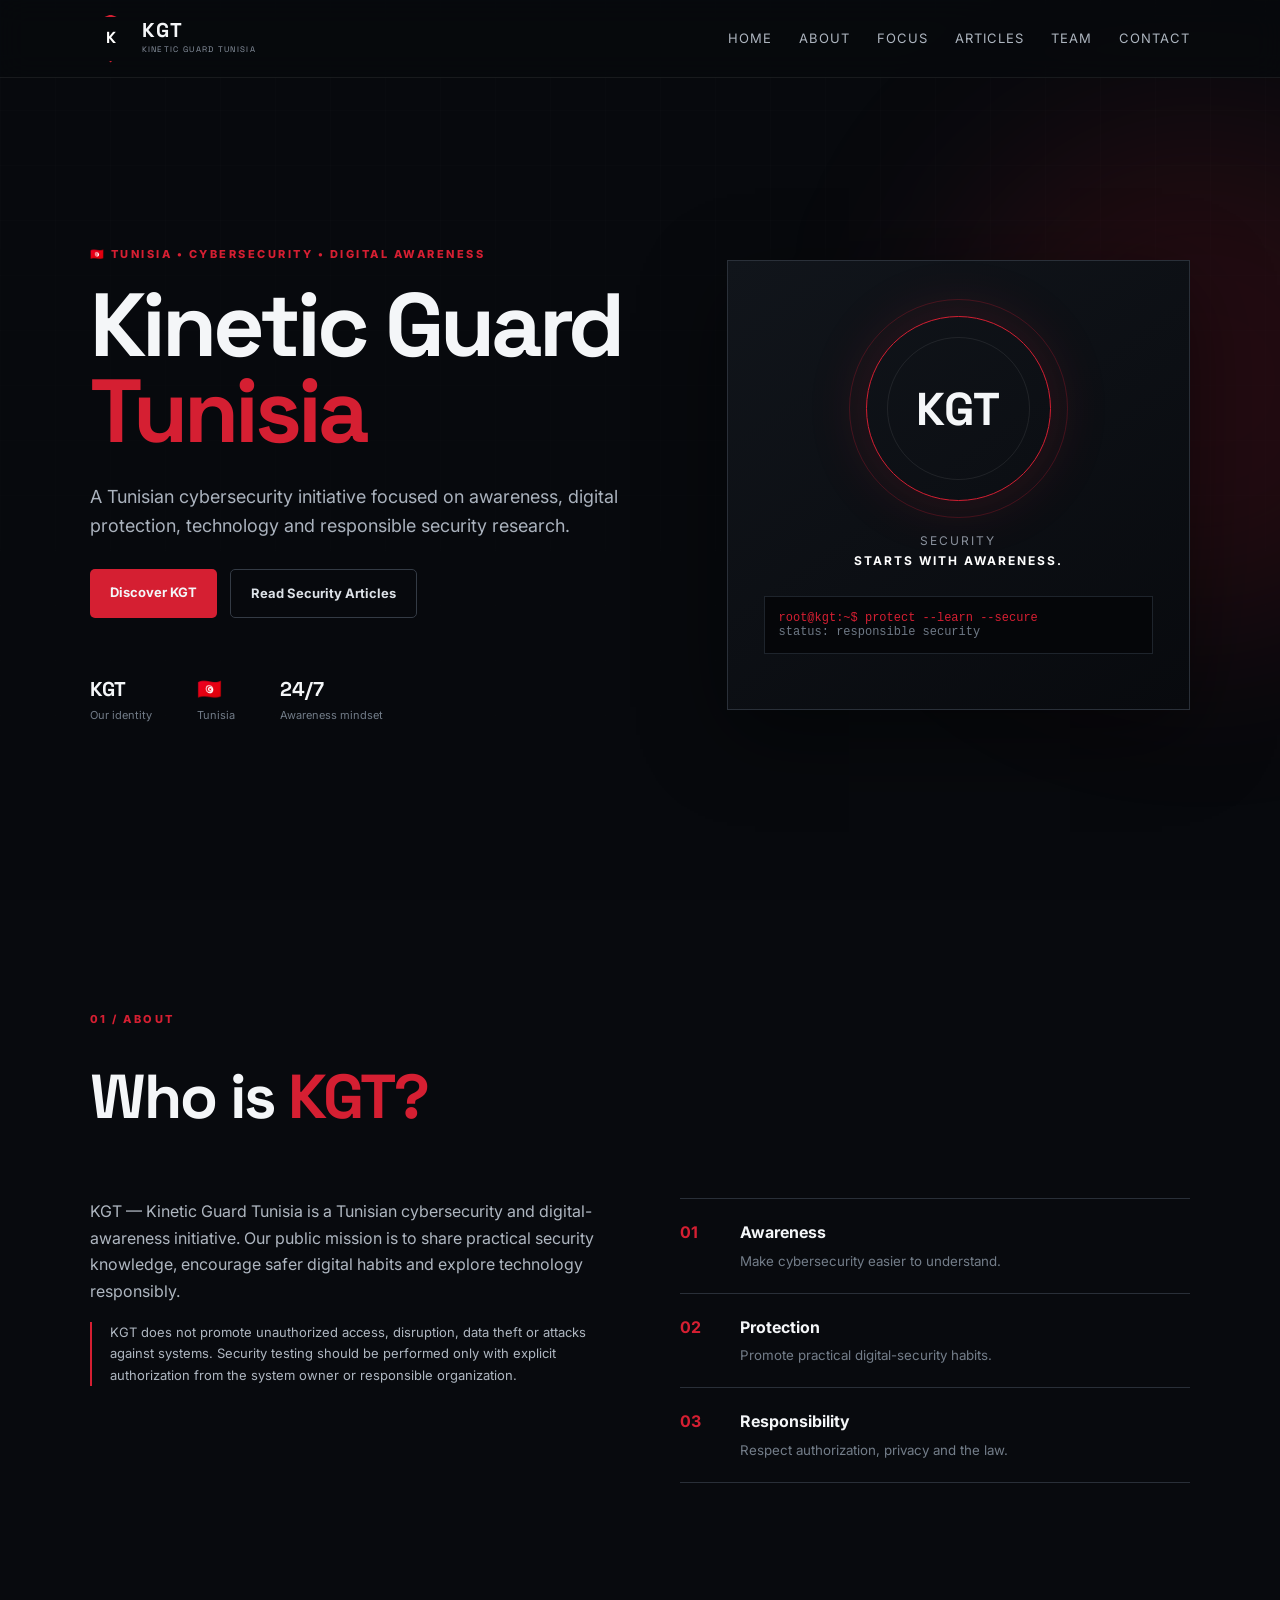
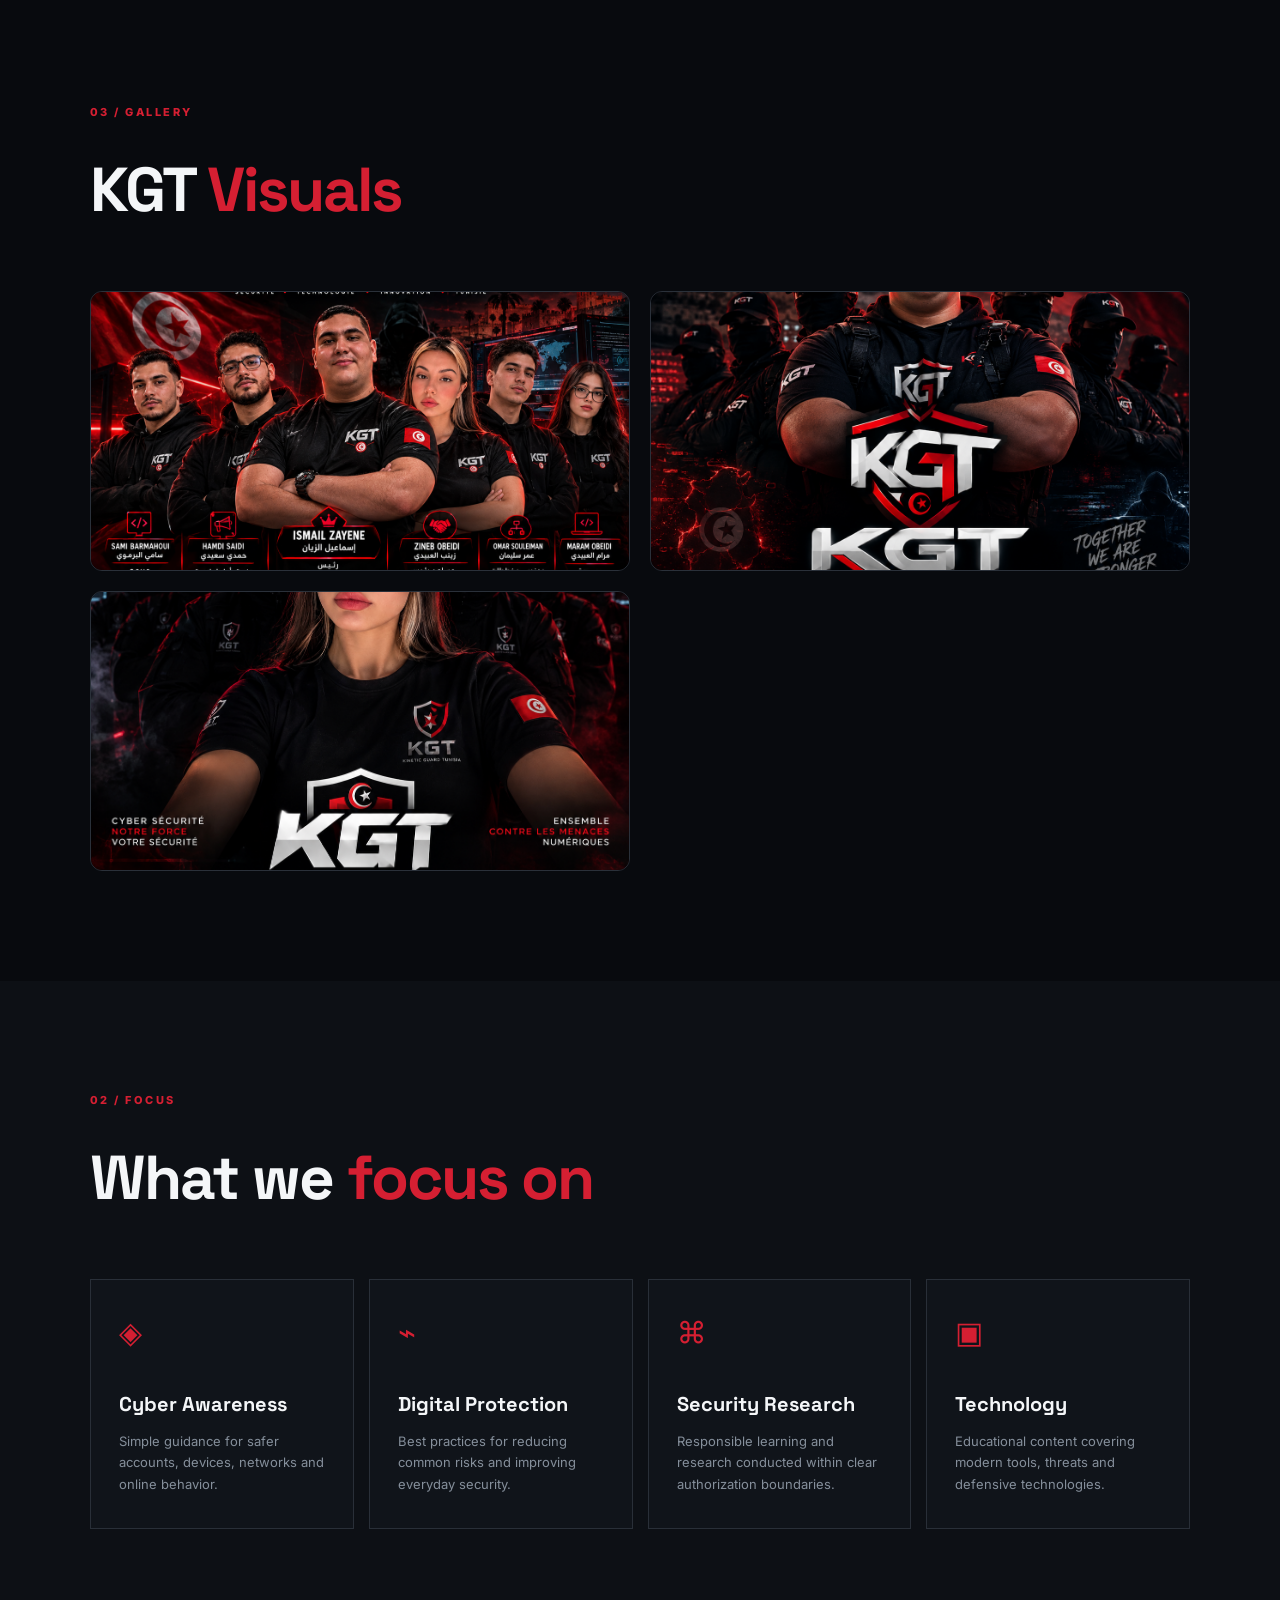
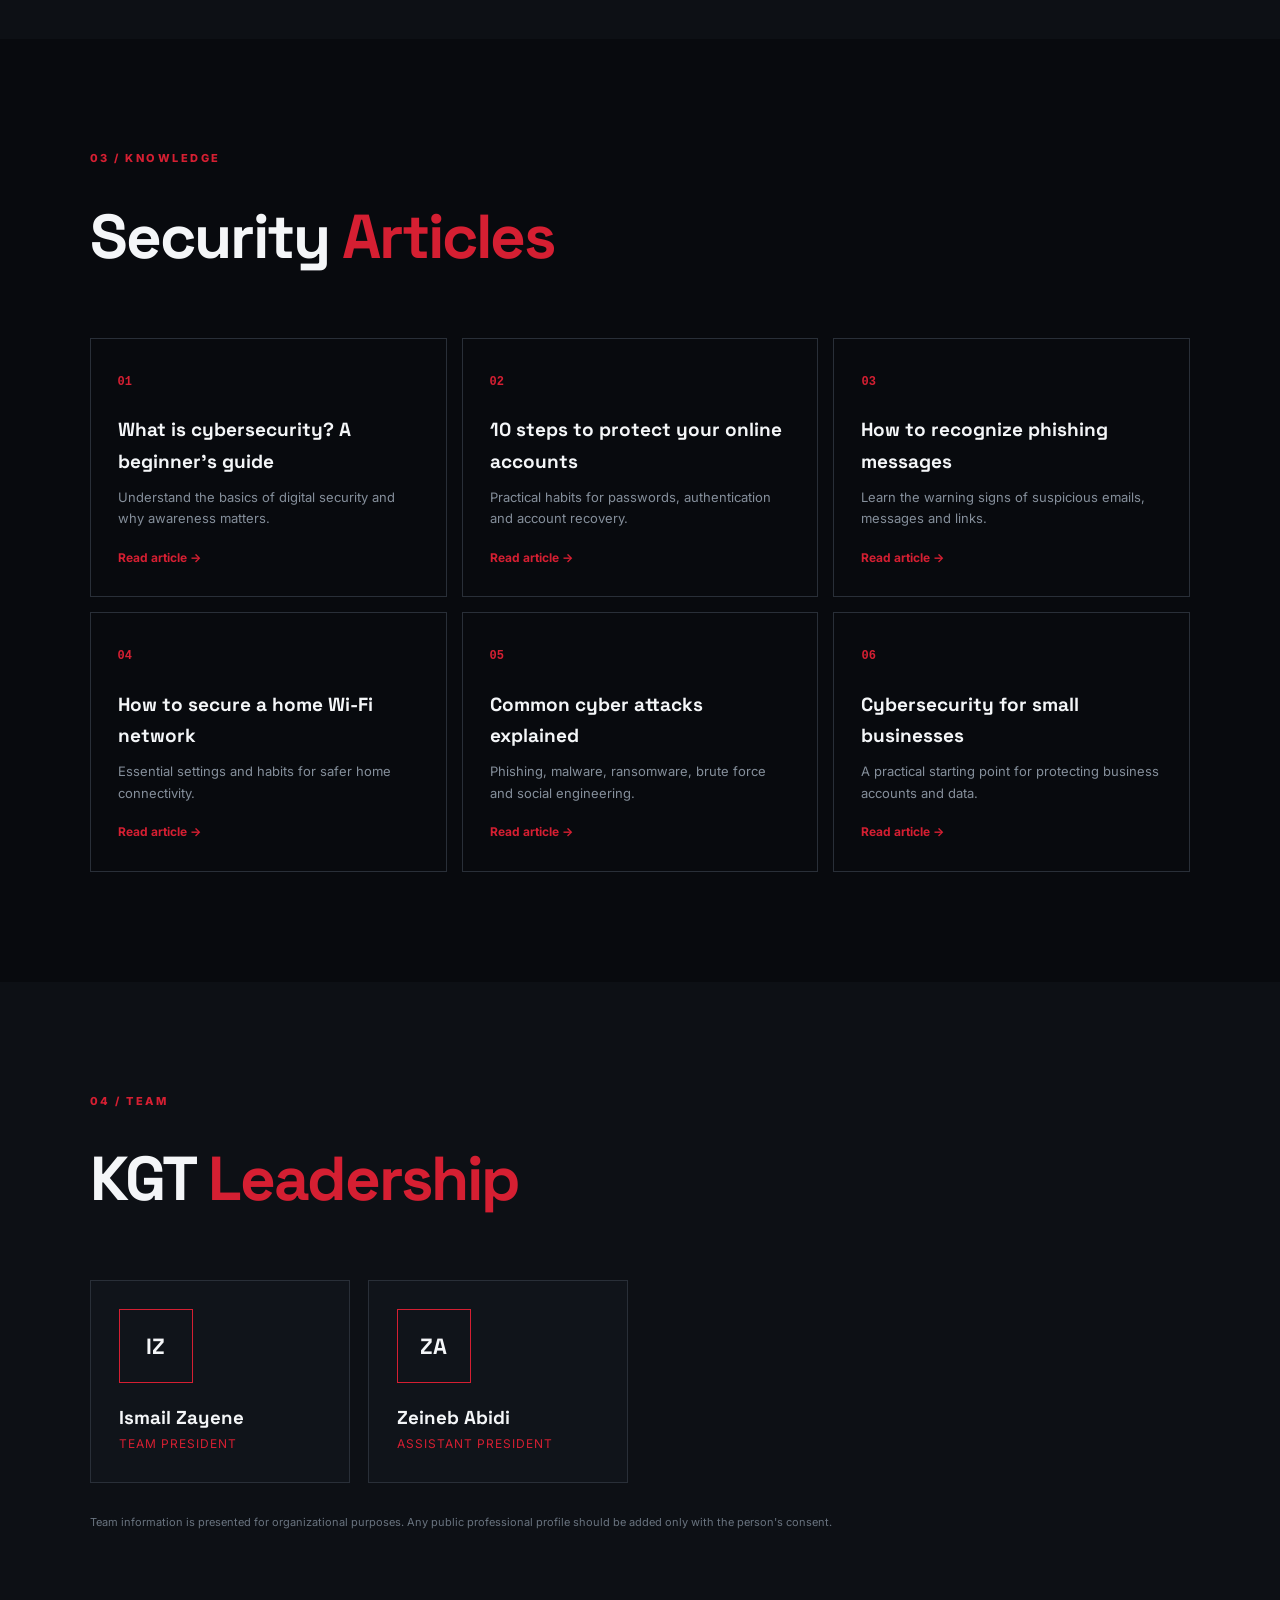
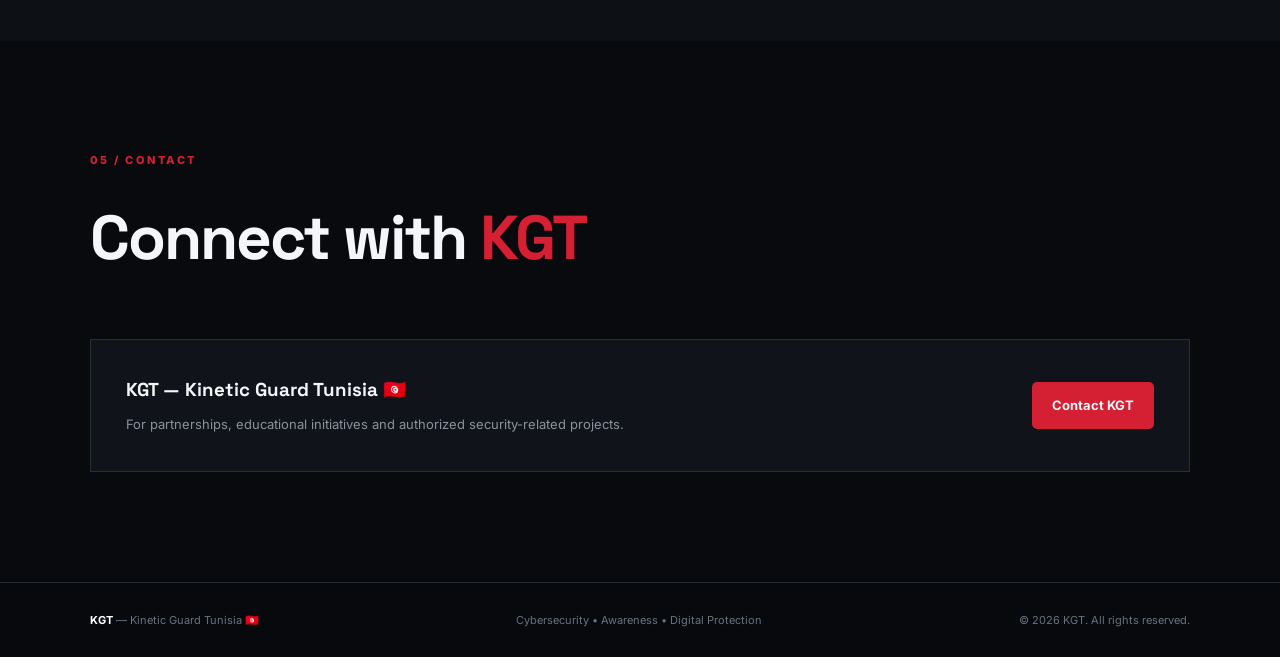
==== index.html @ 9d1b214e "Update index.html" ====
<!DOCTYPE html>
<html lang="en">
<head>
  <meta charset="UTF-8">
  <meta name="viewport" content="width=device-width, initial-scale=1.0">
  <meta name="description" content="KGT — Kinetic Guard Tunisia. Tunisian cybersecurity team focused on cybersecurity awareness, digital protection, security research and technology.">
  <meta name="keywords" content="KGT Tunisia, Kinetic Guard Tunisia, Cybersecurity Tunisia, Cybersécurité Tunisie, الأمن السيبراني تونس, digital security">
  <meta name="author" content="KGT — Kinetic Guard Tunisia">
  <meta property="og:title" content="KGT — Kinetic Guard Tunisia">
  <meta property="og:description" content="Cybersecurity awareness, digital protection and technology from Tunisia.">
  <meta property="og:type" content="website">
  <title>KGT — Kinetic Guard Tunisia | Cybersecurity Tunisia</title>
  <link rel="stylesheet" href="style.css">
</head>
<body>
  <header class="nav">
    <a class="brand" href="#home"><span class="shield">K</span><span>KGT</span><small>KINETIC GUARD TUNISIA</small></a>
    <button class="menu" aria-label="Open menu">☰</button>
    <nav>
      <a href="#home">Home</a>
      <a href="#about">About</a>
      <a href="#focus">Focus</a>
      <a href="#articles">Articles</a>
      <a href="#team">Team</a>
      <a href="#contact">Contact</a>
    </nav>
  </header>

  <main>
    <section id="home" class="hero">
      <div class="grid-bg"></div>
      <div class="hero-content">
        <p class="eyebrow">🇹🇳 TUNISIA • CYBERSECURITY • DIGITAL AWARENESS</p>
        <h1>Kinetic Guard<br><span>Tunisia</span></h1>
        <p class="lead">A Tunisian cybersecurity initiative focused on awareness, digital protection, technology and responsible security research.</p>
        <div class="actions">
          <a class="btn primary" href="#about">Discover KGT</a>
          <a class="btn ghost" href="#articles">Read Security Articles</a>
        </div>
        <div class="stats">
          <div><strong>KGT</strong><span>Our identity</span></div>
          <div><strong>🇹🇳</strong><span>Tunisia</span></div>
          <div><strong>24/7</strong><span>Awareness mindset</span></div>
        </div>
      </div>
      <div class="hero-card">
        <div class="scan"></div>
        <div class="orb">KGT</div>
        <p>SECURITY<br><b>STARTS WITH AWARENESS.</b></p>
        <div class="terminal">
          <span>root@kgt:~$</span> protect --learn --secure<br>
          <i>status: responsible security</i>
        </div>
      </div>
    </section>

    <section id="about" class="section">
      <div class="section-head">
        <p class="eyebrow">01 / ABOUT</p>
        <h2>Who is <span>KGT?</span></h2>
      </div>
      <div class="two-col">
        <div>
          <p>KGT — Kinetic Guard Tunisia is a Tunisian cybersecurity and digital-awareness initiative. Our public mission is to share practical security knowledge, encourage safer digital habits and explore technology responsibly.</p>
          <p class="muted">KGT does not promote unauthorized access, disruption, data theft or attacks against systems. Security testing should be performed only with explicit authorization from the system owner or responsible organization.</p>
        </div>
        <div class="principles">
          <div><b>01</b><span>Awareness</span><small>Make cybersecurity easier to understand.</small></div>
          <div><b>02</b><span>Protection</span><small>Promote practical digital-security habits.</small></div>
          <div><b>03</b><span>Responsibility</span><small>Respect authorization, privacy and the law.</small></div>
        </div>
      </div>
    </section>
<section id="gallery" class="section">
  <div class="section-head">
    <p class="eyebrow">03 / GALLERY</p>
    <h2>KGT <span>Visuals</span></h2>
  </div>

  <div class="gallery">
    <img src="kgt.png" alt="KGT Tunisia">
    <img src="kgt1.png" alt="KGT Tunisia">
  
    <img src="kgt3.png" alt="KGT Tunisia">
    
  </div>
</section>
    <section id="focus" class="section dark">
      <div class="section-head">
        <p class="eyebrow">02 / FOCUS</p>
        <h2>What we <span>focus on</span></h2>
      </div>
      <div class="cards">
        <article class="card"><div class="icon">◈</div><h3>Cyber Awareness</h3><p>Simple guidance for safer accounts, devices, networks and online behavior.</p></article>
        <article class="card"><div class="icon">⌁</div><h3>Digital Protection</h3><p>Best practices for reducing common risks and improving everyday security.</p></article>
        <article class="card"><div class="icon">⌘</div><h3>Security Research</h3><p>Responsible learning and research conducted within clear authorization boundaries.</p></article>
        <article class="card"><div class="icon">▣</div><h3>Technology</h3><p>Educational content covering modern tools, threats and defensive technologies.</p></article>
      </div>
    </section>

    <section id="articles" class="section">
      <div class="section-head">
        <p class="eyebrow">03 / KNOWLEDGE</p>
        <h2>Security <span>Articles</span></h2>
      </div>
      <div class="articles">
        <article><span>01</span><h3>What is cybersecurity? A beginner's guide</h3><p>Understand the basics of digital security and why awareness matters.</p><a href="#">Read article →</a></article>
        <article><span>02</span><h3>10 steps to protect your online accounts</h3><p>Practical habits for passwords, authentication and account recovery.</p><a href="#">Read article →</a></article>
        <article><span>03</span><h3>How to recognize phishing messages</h3><p>Learn the warning signs of suspicious emails, messages and links.</p><a href="#">Read article →</a></article>
        <article><span>04</span><h3>How to secure a home Wi‑Fi network</h3><p>Essential settings and habits for safer home connectivity.</p><a href="#">Read article →</a></article>
        <article><span>05</span><h3>Common cyber attacks explained</h3><p>Phishing, malware, ransomware, brute force and social engineering.</p><a href="#">Read article →</a></article>
        <article><span>06</span><h3>Cybersecurity for small businesses</h3><p>A practical starting point for protecting business accounts and data.</p><a href="#">Read article →</a></article>
      </div>
    </section>

    <section id="team" class="section dark">
      <div class="section-head">
        <p class="eyebrow">04 / TEAM</p>
        <h2>KGT <span>Leadership</span></h2>
      </div>
      <div class="team">
        <div class="member"><div class="avatar">IZ</div><h3>Ismail Zayene</h3><p>Team President</p></div>
        <div class="member"><div class="avatar">ZA</div><h3>Zeineb Abidi</h3><p>Assistant President</p></div>
      </div>
      <p class="notice">Team information is presented for organizational purposes. Any public professional profile should be added only with the person's consent.</p>
    </section>

    <section id="contact" class="section contact">
      <div class="section-head">
        <p class="eyebrow">05 / CONTACT</p>
        <h2>Connect with <span>KGT</span></h2>
      </div>
      <div class="contact-box">
        <div>
          <h3>KGT — Kinetic Guard Tunisia 🇹🇳</h3>
          <p>For partnerships, educational initiatives and authorized security-related projects.</p>
        </div>
        <a class="btn primary" href="mailto:contact@kgt.tn">Contact KGT</a>
      </div>
    </section>
  </main>

  <footer>
    <div><strong>KGT</strong> — Kinetic Guard Tunisia 🇹🇳</div>
    <div>Cybersecurity • Awareness • Digital Protection</div>
    <div>© 2026 KGT. All rights reserved.</div>
  </footer>

  <script>
    const menu = document.querySelector('.menu');
    const nav = document.querySelector('nav');
    menu.addEventListener('click', () => nav.classList.toggle('open'));
    document.querySelectorAll('nav a').forEach(a => a.addEventListener('click', () => nav.classList.remove('open')));
  </script>
</body>
</html>
---- style.css ----
@import url('https://fonts.googleapis.com/css2?family=Inter:wght@400;500;600;700;800&family=Space+Grotesk:wght@500;600;700&display=swap');
*{box-sizing:border-box;margin:0;padding:0}
html{scroll-behavior:smooth}
body{font-family:Inter,Arial,sans-serif;background:#07090d;color:#f4f6f8;line-height:1.65}
a{text-decoration:none;color:inherit}
.nav{position:fixed;z-index:20;top:0;left:0;right:0;height:78px;display:flex;align-items:center;justify-content:space-between;padding:0 7%;background:rgba(7,9,13,.78);backdrop-filter:blur(14px);border-bottom:1px solid rgba(255,255,255,.07)}
.brand{display:grid;grid-template-columns:42px auto;grid-template-rows:23px 16px;column-gap:10px;align-items:center;font-family:"Space Grotesk"}
.brand .shield{grid-row:1/3;width:42px;height:48px;display:grid;place-items:center;border:2px solid #d51f32;clip-path:polygon(50% 0,92% 15%,84% 70%,50% 100%,16% 70%,8% 15%);color:#fff;font-weight:800}
.brand>span:nth-child(2){font-weight:800;font-size:20px;letter-spacing:2px}.brand small{font-size:8px;letter-spacing:1.3px;color:#8c96a3}
.nav nav{display:flex;gap:27px;font-size:13px;text-transform:uppercase;letter-spacing:1px}.nav nav a{color:#adb5bf;transition:.2s}.nav nav a:hover{color:#fff}.menu{display:none;background:none;border:0;color:#fff;font-size:26px}
.hero{min-height:100vh;padding:150px 7% 80px;display:grid;grid-template-columns:1.1fr .9fr;gap:70px;align-items:center;position:relative;overflow:hidden}
.grid-bg{position:absolute;inset:0;opacity:.3;background-image:linear-gradient(rgba(255,255,255,.035) 1px,transparent 1px),linear-gradient(90deg,rgba(255,255,255,.035) 1px,transparent 1px);background-size:55px 55px;mask-image:linear-gradient(to bottom,#000,transparent)}
.hero:after{content:"";position:absolute;width:520px;height:520px;border-radius:50%;background:rgba(213,31,50,.13);filter:blur(90px);right:-180px;top:120px}
.hero-content,.hero-card{position:relative;z-index:1}.eyebrow{font-size:11px;letter-spacing:2.5px;color:#d51f32;font-weight:800;margin-bottom:18px}
h1,h2,h3{font-family:"Space Grotesk",sans-serif}h1{font-size:clamp(52px,7vw,92px);line-height:.96;letter-spacing:-4px}h1 span,h2 span{color:#d51f32}.lead{max-width:640px;color:#aab2bd;font-size:18px;margin:28px 0}.actions{display:flex;gap:13px;flex-wrap:wrap}.btn{padding:13px 20px;border-radius:5px;font-weight:700;font-size:13px}.primary{background:#d51f32}.ghost{border:1px solid #343b45;color:#dce1e7}.stats{display:flex;gap:45px;margin-top:55px}.stats div{display:flex;flex-direction:column}.stats strong{font-family:"Space Grotesk";font-size:20px}.stats span{font-size:11px;color:#727c88}
.hero-card{border:1px solid #2a3039;background:linear-gradient(145deg,#11151b,#080a0e);padding:36px;min-height:450px;display:flex;flex-direction:column;justify-content:center;align-items:center;box-shadow:0 25px 80px rgba(0,0,0,.45)}.orb{width:185px;height:185px;border:1px solid #d51f32;border-radius:50%;display:grid;place-items:center;font:700 46px "Space Grotesk";box-shadow:0 0 60px rgba(213,31,50,.18);position:relative}.orb:before,.orb:after{content:"";position:absolute;inset:-18px;border:1px solid rgba(213,31,50,.25);border-radius:50%}.orb:after{inset:20px;border-color:rgba(255,255,255,.08)}.hero-card>p{margin-top:30px;text-align:center;font-size:12px;letter-spacing:2px;color:#89929e}.hero-card b{color:#fff}.terminal{width:100%;margin-top:25px;padding:14px;background:#050609;border:1px solid #1e242c;color:#d51f32;font:12px monospace}.terminal i{color:#6e7885;font-style:normal}
.section{padding:110px 7%;background:#080a0e}.section.dark{background:#0d1015}.section-head{margin-bottom:50px}.section-head h2{font-size:clamp(38px,5vw,62px);letter-spacing:-2px}.two-col{display:grid;grid-template-columns:1fr 1fr;gap:80px;align-items:start}.two-col p{color:#aeb6c0;margin-bottom:18px}.muted{font-size:13px;border-left:2px solid #d51f32;padding-left:18px}.principles{border-top:1px solid #292f38}.principles div{display:grid;grid-template-columns:55px 1fr;gap:5px;padding:20px 0;border-bottom:1px solid #292f38}.principles b{color:#d51f32}.principles span{font-weight:700}.principles small{grid-column:2;color:#737d89}
.cards{display:grid;grid-template-columns:repeat(4,1fr);gap:15px}.card{padding:28px;border:1px solid #292f38;background:#10141a;min-height:250px}.icon{font-size:30px;color:#d51f32;margin-bottom:30px}.card h3{font-size:20px;margin-bottom:10px}.card p,.articles p{color:#858f9b;font-size:13px}
.articles{display:grid;grid-template-columns:repeat(3,1fr);gap:15px}.articles article{padding:27px;border:1px solid #292f38;min-height:225px;transition:.25s}.articles article:hover{border-color:#d51f32;transform:translateY(-3px)}.articles span{color:#d51f32;font:700 12px monospace}.articles h3{font-size:19px;margin:22px 0 10px}.articles a{display:inline-block;margin-top:18px;color:#d51f32;font-size:12px;font-weight:700}
.team{display:grid;grid-template-columns:repeat(2,260px);gap:18px}.member{border:1px solid #292f38;background:#10141a;padding:28px}.avatar{width:74px;height:74px;border:1px solid #d51f32;display:grid;place-items:center;font:700 22px "Space Grotesk";margin-bottom:20px}.member p{color:#d51f32;font-size:12px;text-transform:uppercase;letter-spacing:1px}.notice{margin-top:30px;color:#69737f;font-size:11px}
.contact-box{display:flex;justify-content:space-between;align-items:center;gap:30px;border:1px solid #292f38;background:#10141a;padding:35px}.contact-box p{color:#89929e;font-size:13px;margin-top:8px}
footer{padding:28px 7%;border-top:1px solid #242a32;display:flex;justify-content:space-between;gap:20px;flex-wrap:wrap;color:#69737f;font-size:11px}footer strong{color:#fff}
@media(max-width:900px){.nav{padding:0 5%}.nav nav{display:none;position:absolute;top:78px;left:0;right:0;padding:20px 7%;background:#090b10;flex-direction:column}.nav nav.open{display:flex}.menu{display:block}.hero{grid-template-columns:1fr;padding-left:5%;padding-right:5%}.hero-card{display:none}.two-col{grid-template-columns:1fr}.cards{grid-template-columns:1fr 1fr}.articles{grid-template-columns:1fr 1fr}}
@media(max-width:600px){.hero{padding-top:125px}.stats{gap:20px}.cards,.articles{grid-template-columns:1fr}.team{grid-template-columns:1fr}.contact-box{flex-direction:column;align-items:flex-start}.section{padding:80px 5%}h1{letter-spacing:-2px}}

/* KGT Gallery */
.gallery {
  display: grid;
  grid-template-columns: repeat(2, minmax(0, 1fr));
  gap: 20px;
  margin-top: 30px;
}

.gallery img {
  display: block;
  width: 100%;
  height: 280px;
  object-fit: cover;
  border-radius: 12px;
  border: 1px solid #2a3039;
  background: #11141b;
  transition: transform 0.3s ease;
}

.gallery img:hover {
  transform: scale(1.03);
}

@media (max-width: 600px) {
  .gallery {
    grid-template-columns: 1fr;
  }

  .gallery img {
    height: auto;
    aspect-ratio: 4 / 3;
  }
}
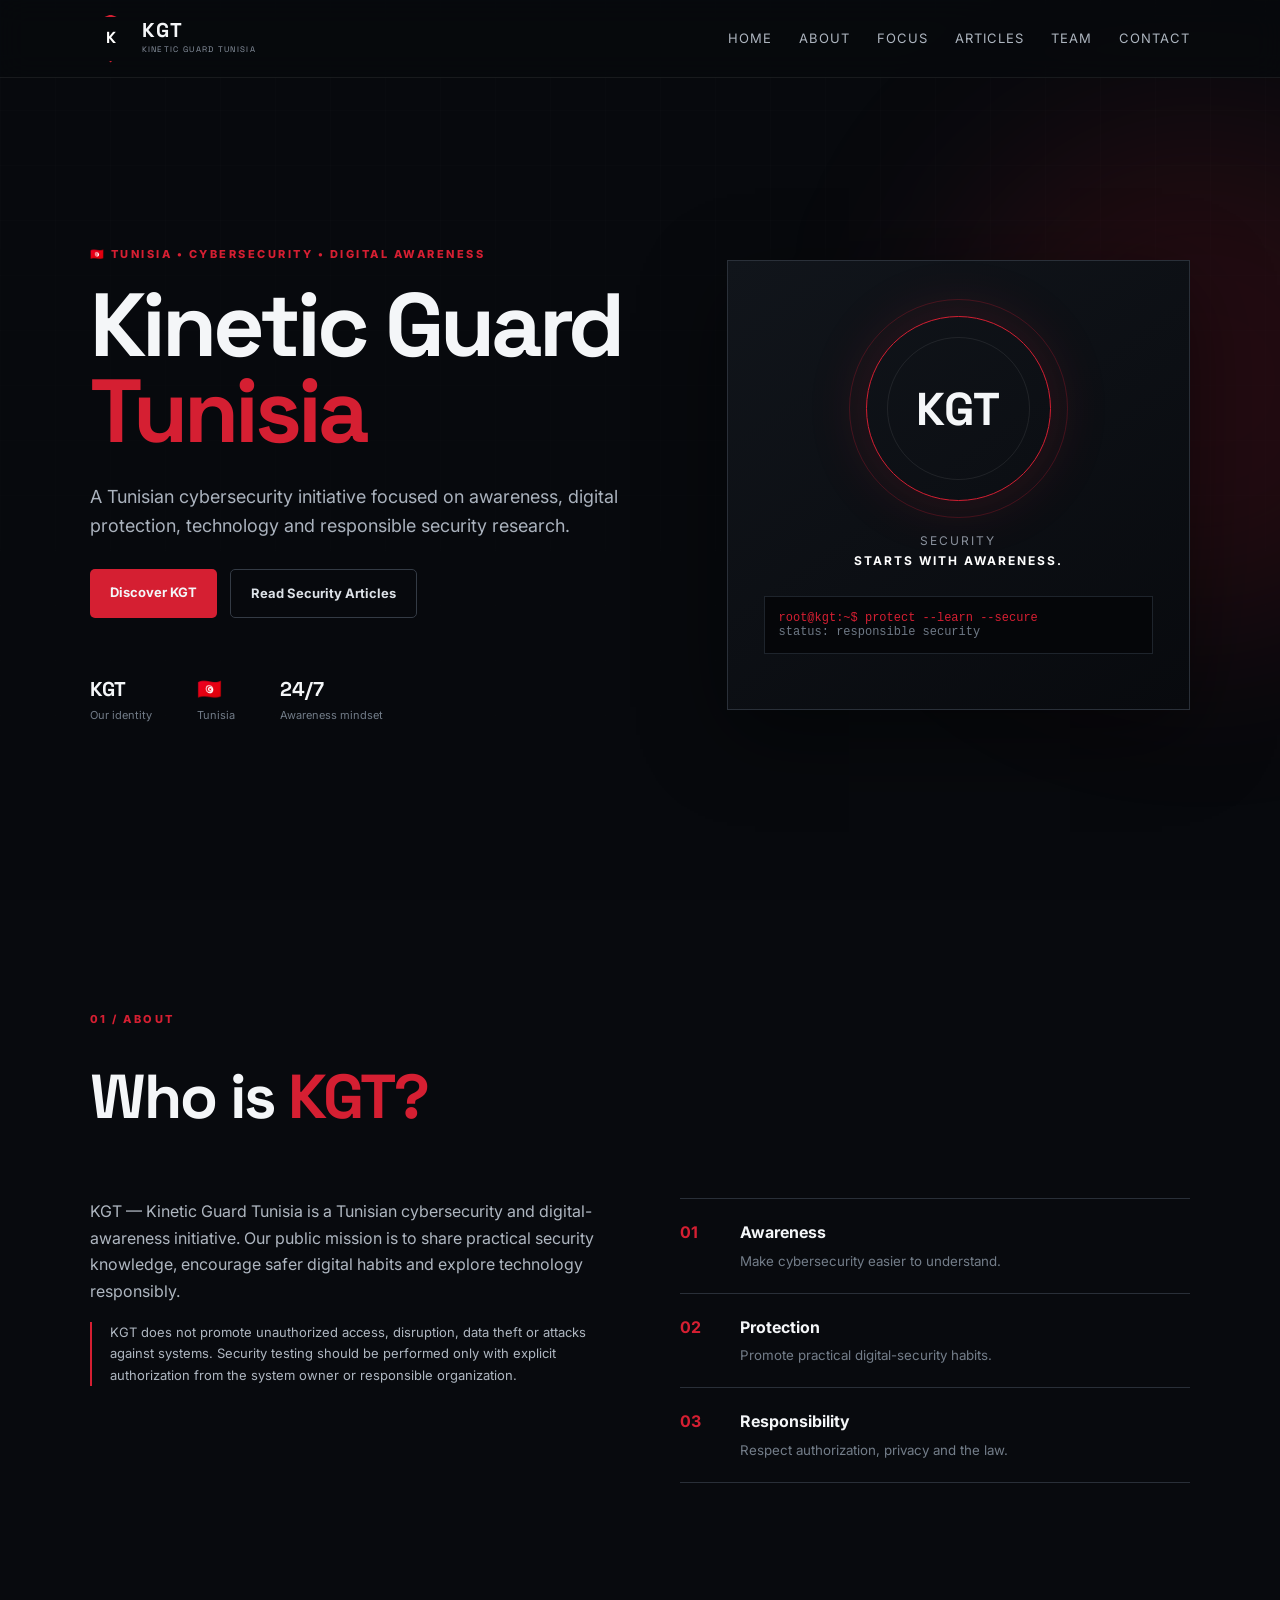
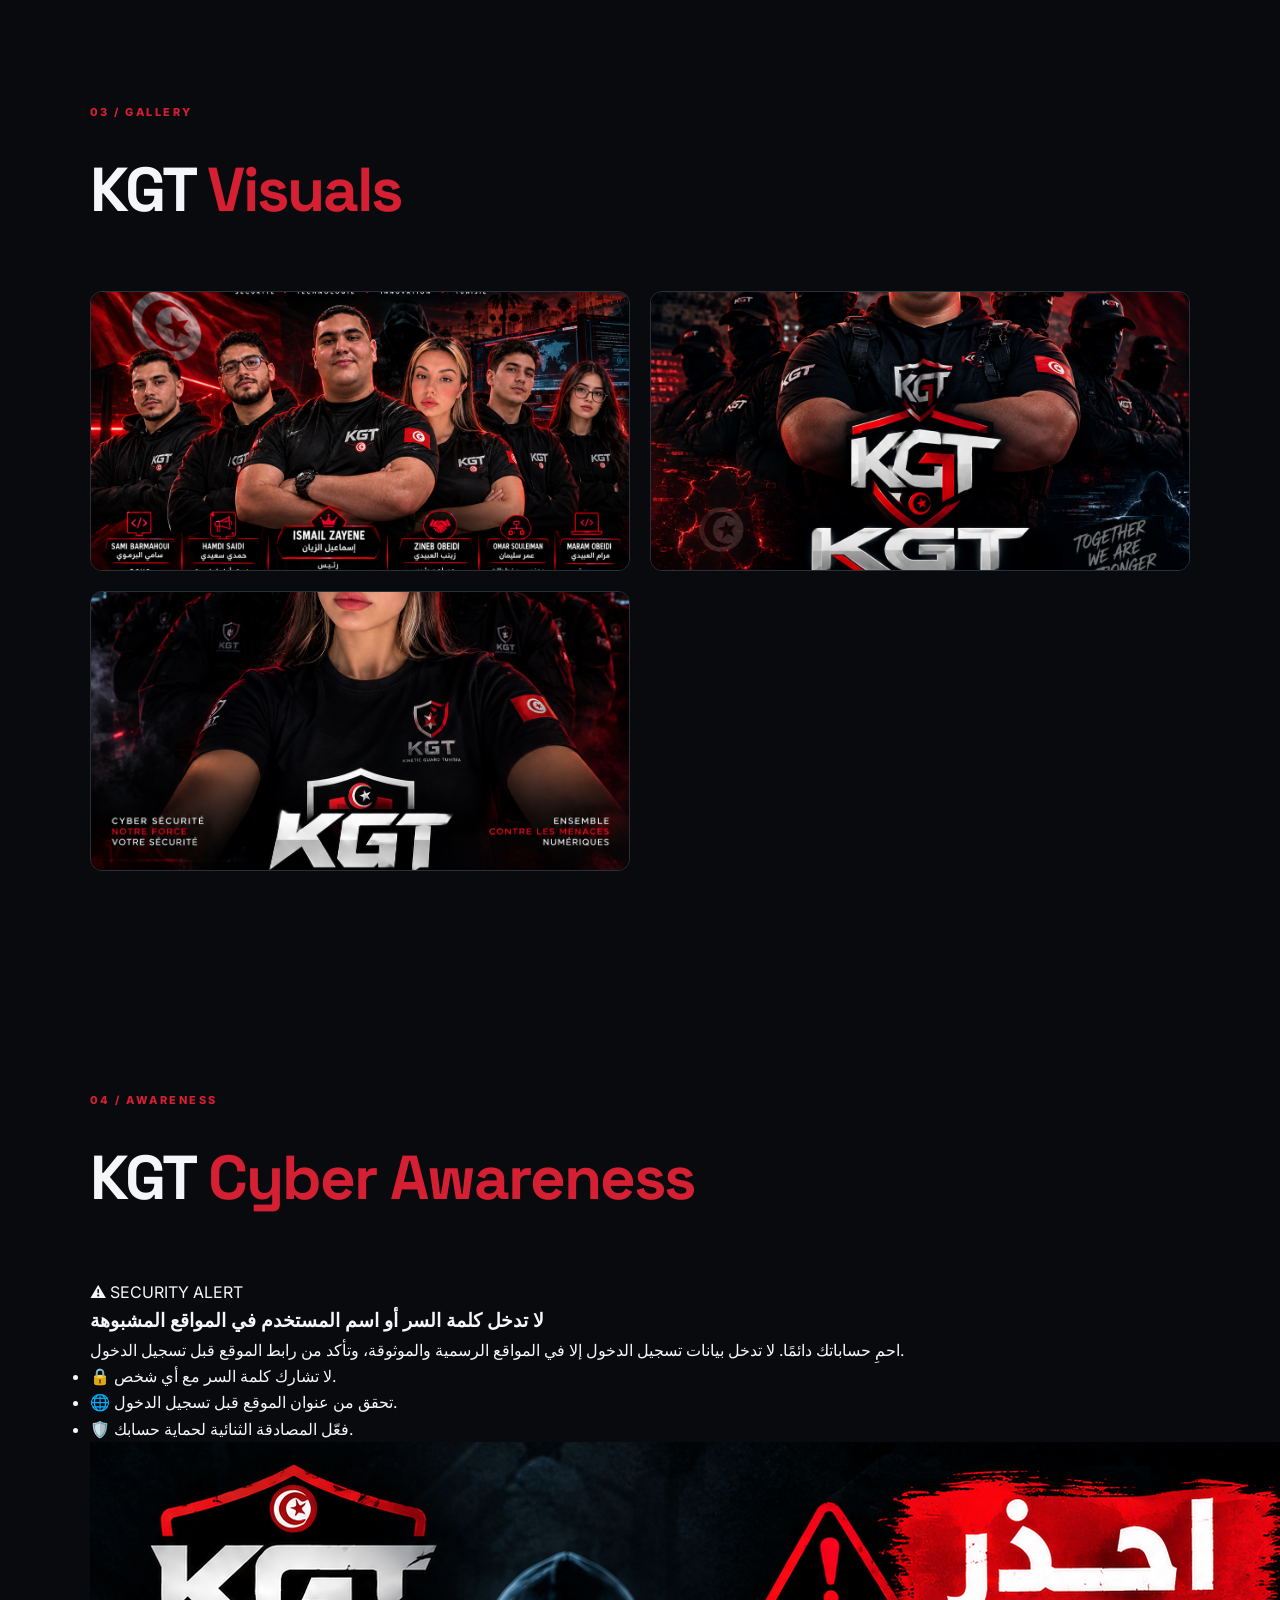
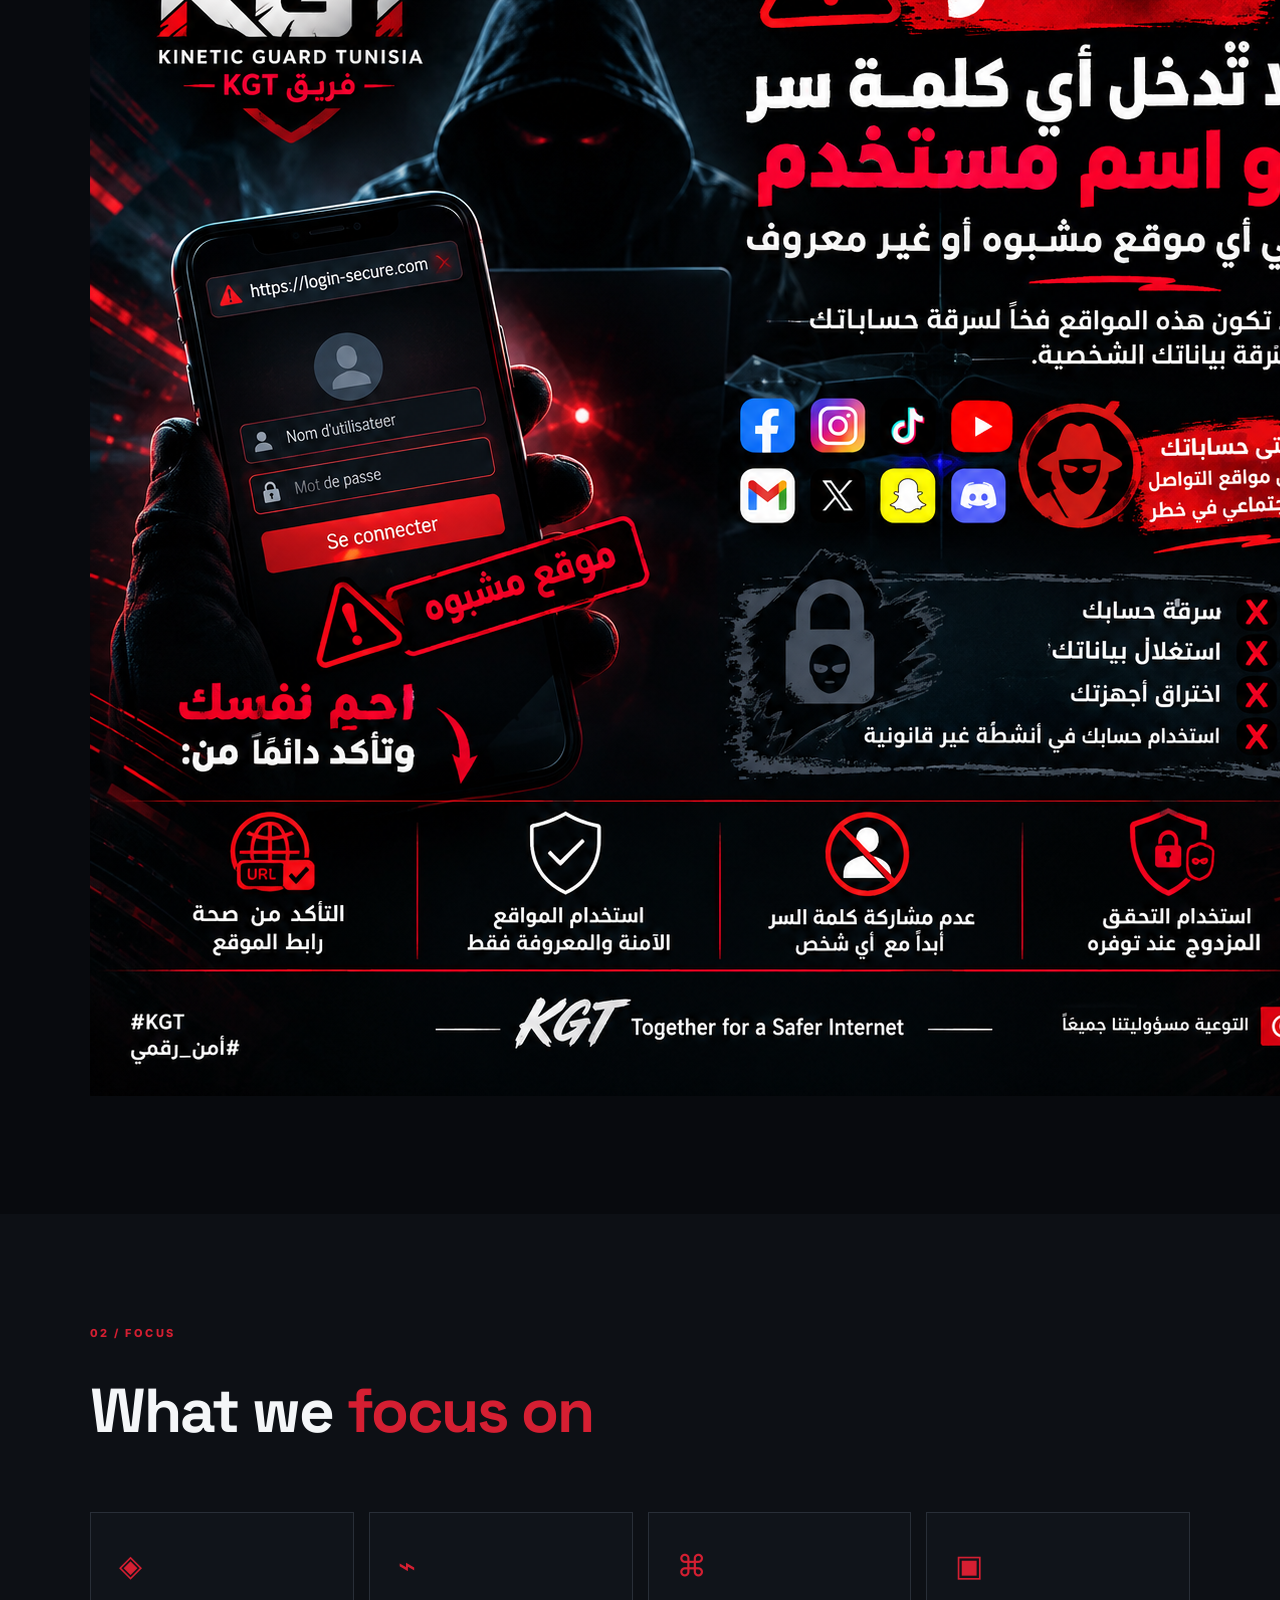
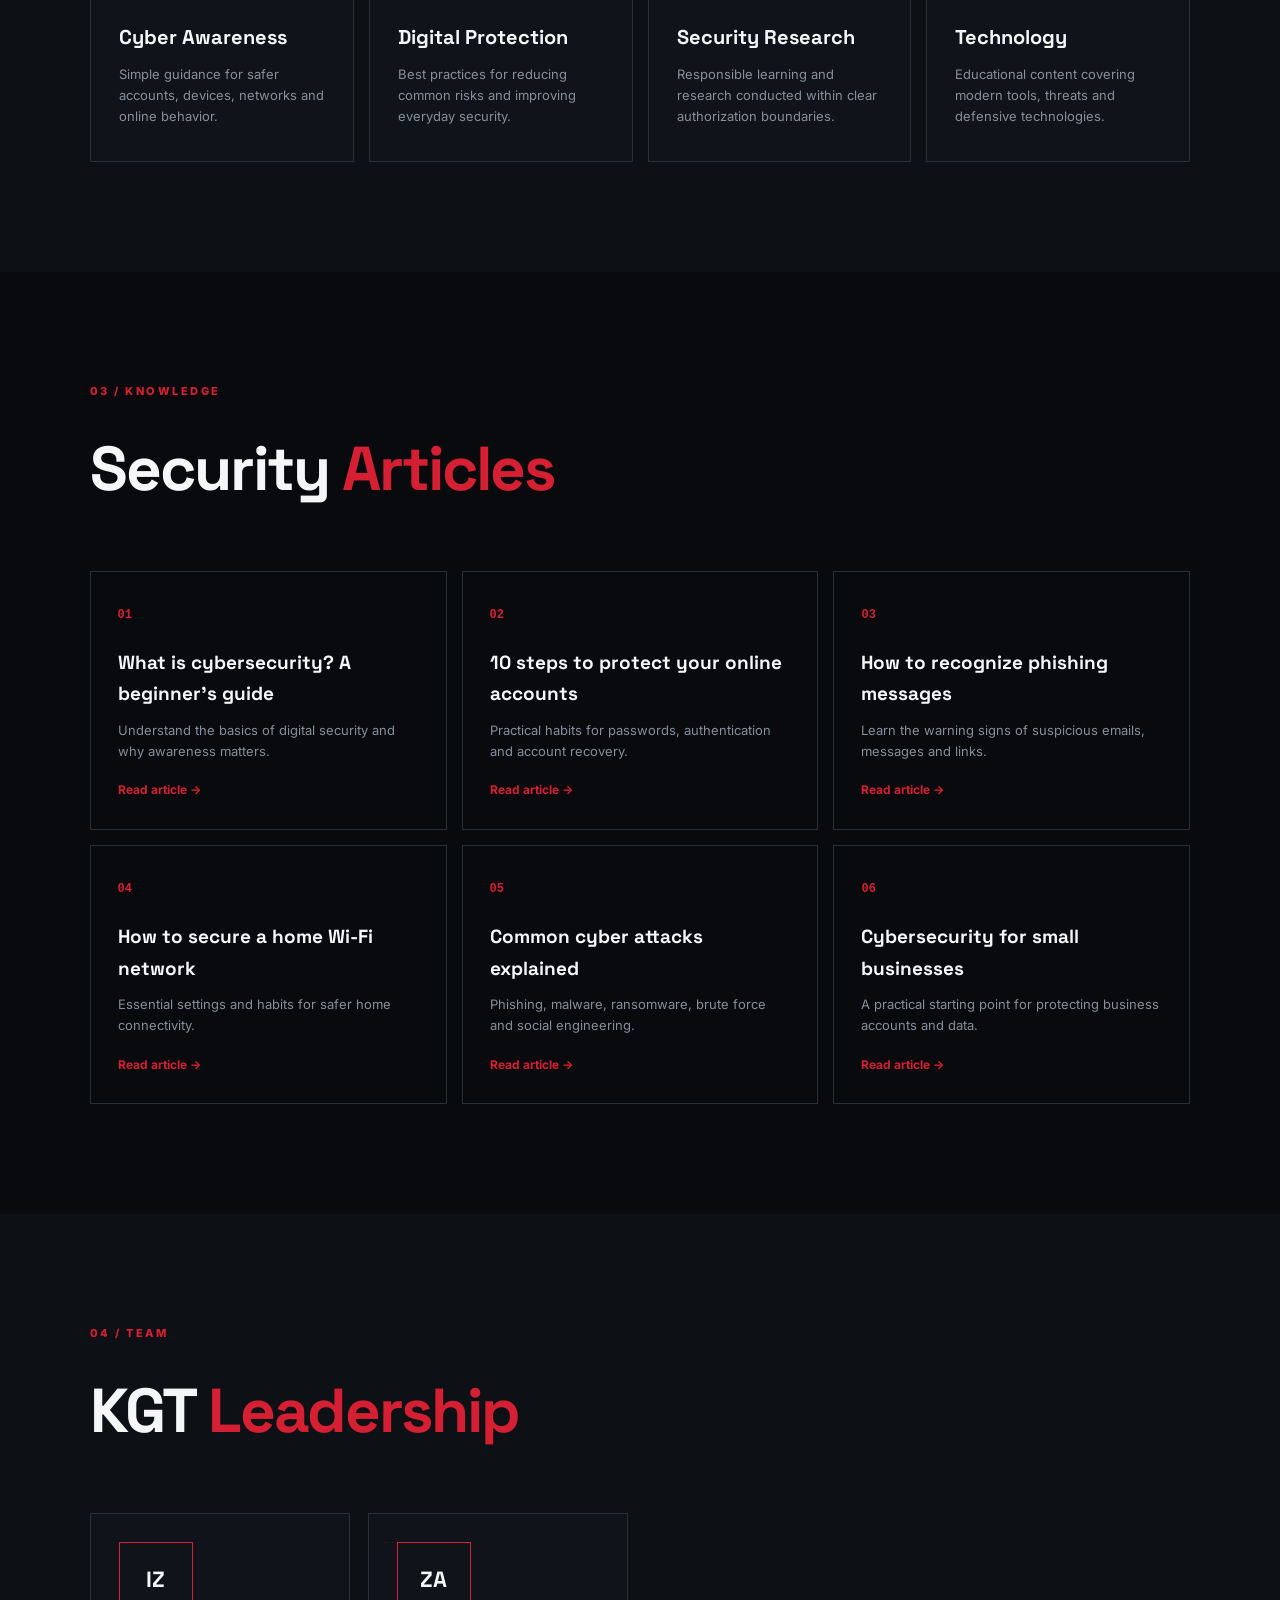
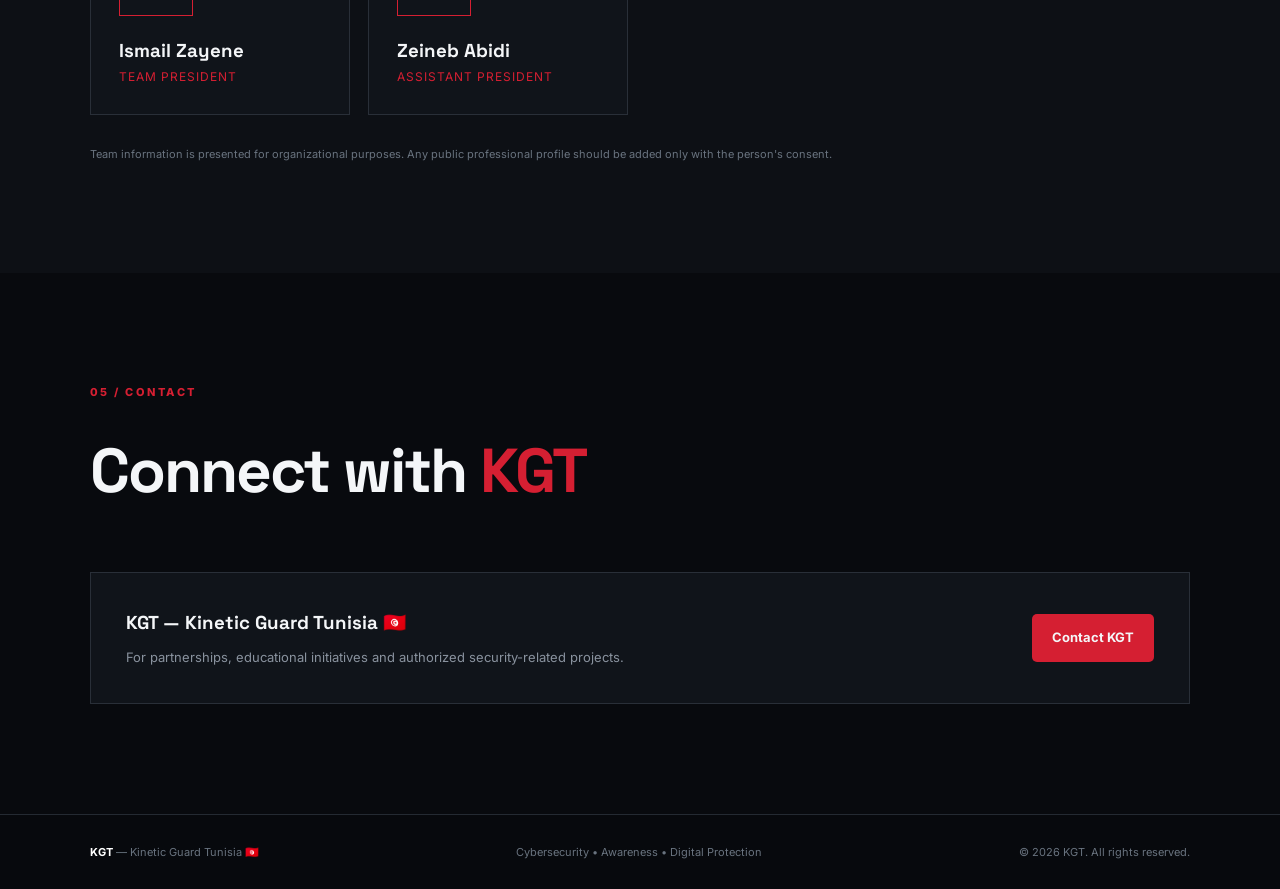
==== commit 74670b48: "Update index.html" ====
--- a/index.html
+++ b/index.html
@@ -11,6 +11,7 @@
   <meta property="og:type" content="website">
   <title>KGT — Kinetic Guard Tunisia | Cybersecurity Tunisia</title>
   <link rel="stylesheet" href="style.css">
+<link rel="canonical" href="https://kgt-tunisia.github.io/kgt-tunisia/">
 </head>
 <body>
   <header class="nav">
@@ -85,6 +86,36 @@
     
   </div>
 </section>
+    <!-- KGT CYBER AWARENESS -->
+<section id="awareness" class="section">
+    <div class="section-head">
+        <p class="eyebrow">04 / AWARENESS</p>
+        <h2>KGT <span>Cyber Awareness</span></h2>
+    </div>
+
+    <div class="awareness-card">
+        <div class="awareness-content">
+            <span class="awareness-tag">⚠️ SECURITY ALERT</span>
+
+            <h3>لا تدخل كلمة السر أو اسم المستخدم في المواقع المشبوهة</h3>
+
+            <p>
+                احمِ حساباتك دائمًا. لا تدخل بيانات تسجيل الدخول
+                إلا في المواقع الرسمية والموثوقة، وتأكد من رابط الموقع قبل تسجيل الدخول.
+            </p>
+
+            <ul>
+                <li>🔒 لا تشارك كلمة السر مع أي شخص.</li>
+                <li>🌐 تحقق من عنوان الموقع قبل تسجيل الدخول.</li>
+                <li>🛡️ فعّل المصادقة الثنائية لحماية حسابك.</li>
+            </ul>
+        </div>
+
+        <div class="awareness-image">
+            <img src="kgt-awareness.png" alt="KGT Cybersecurity Awareness">
+        </div>
+    </div>
+</section>
     <section id="focus" class="section dark">
       <div class="section-head">
         <p class="eyebrow">02 / FOCUS</p>
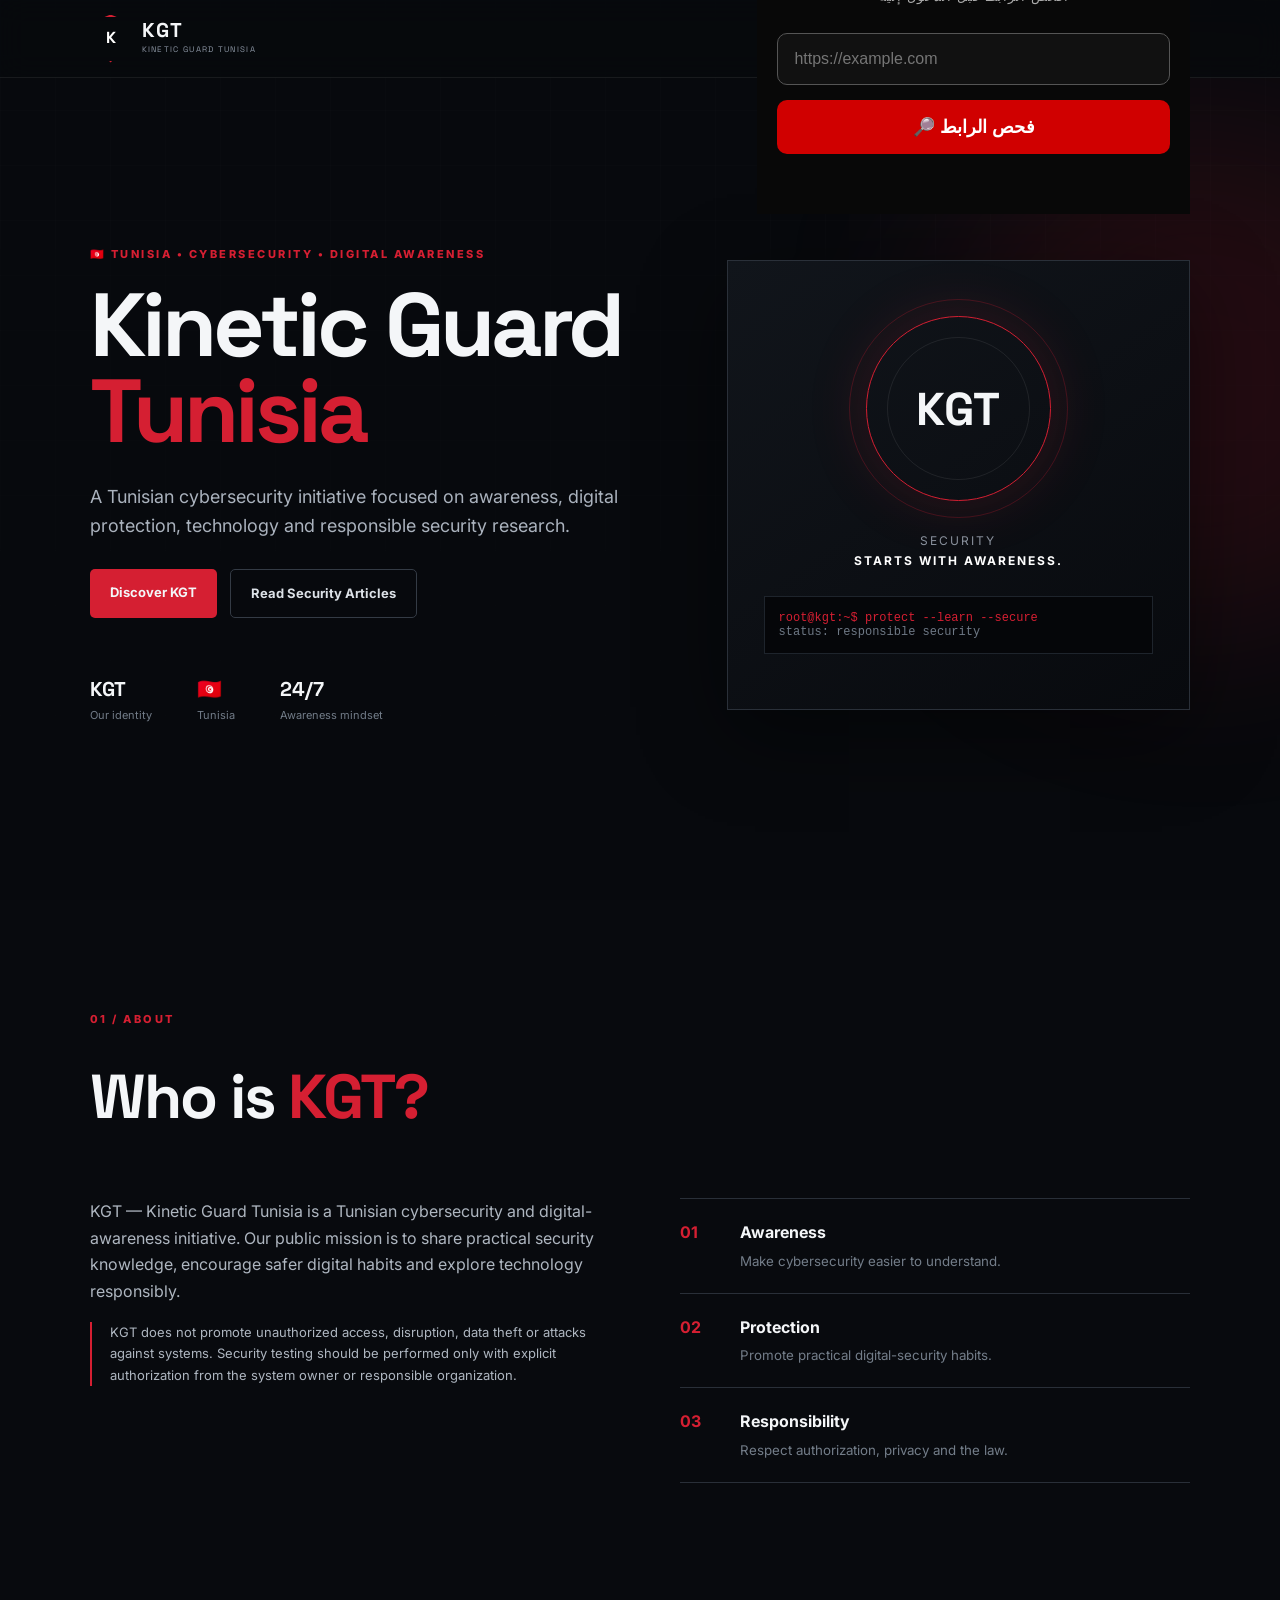
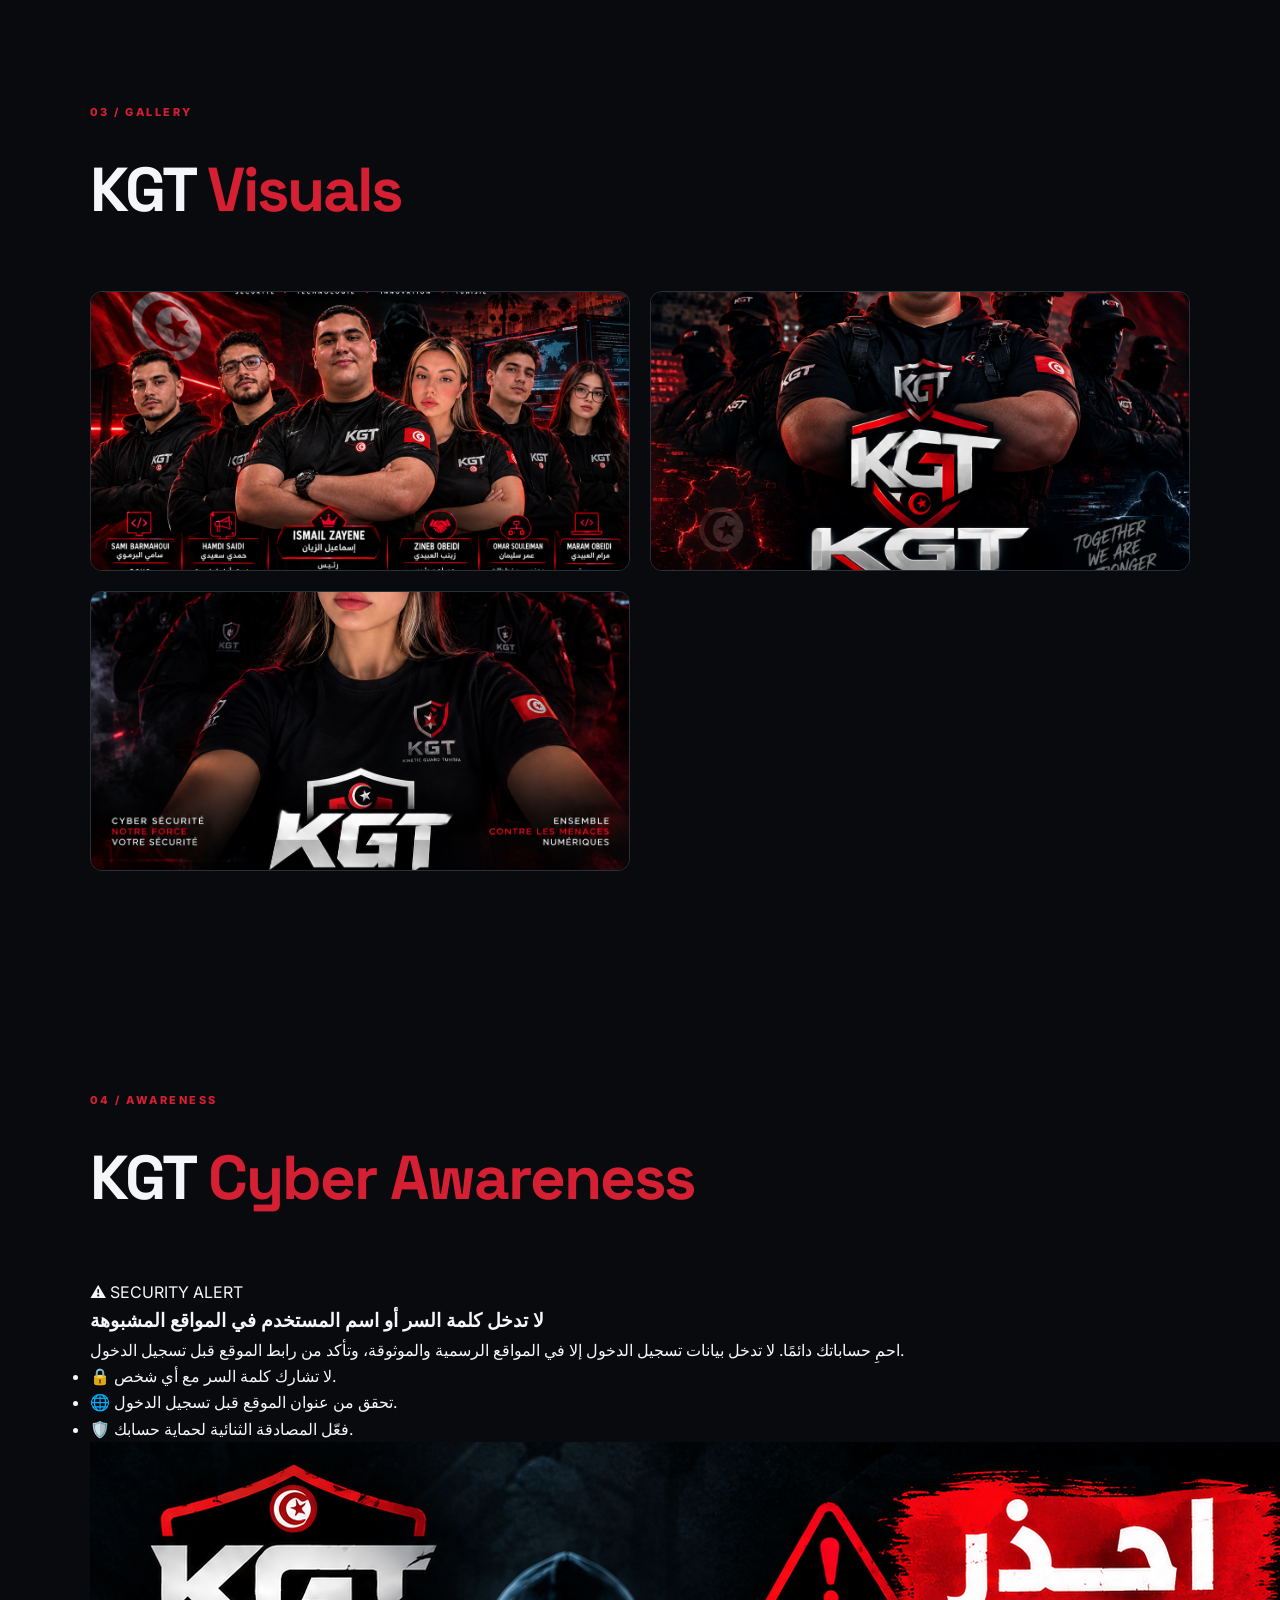
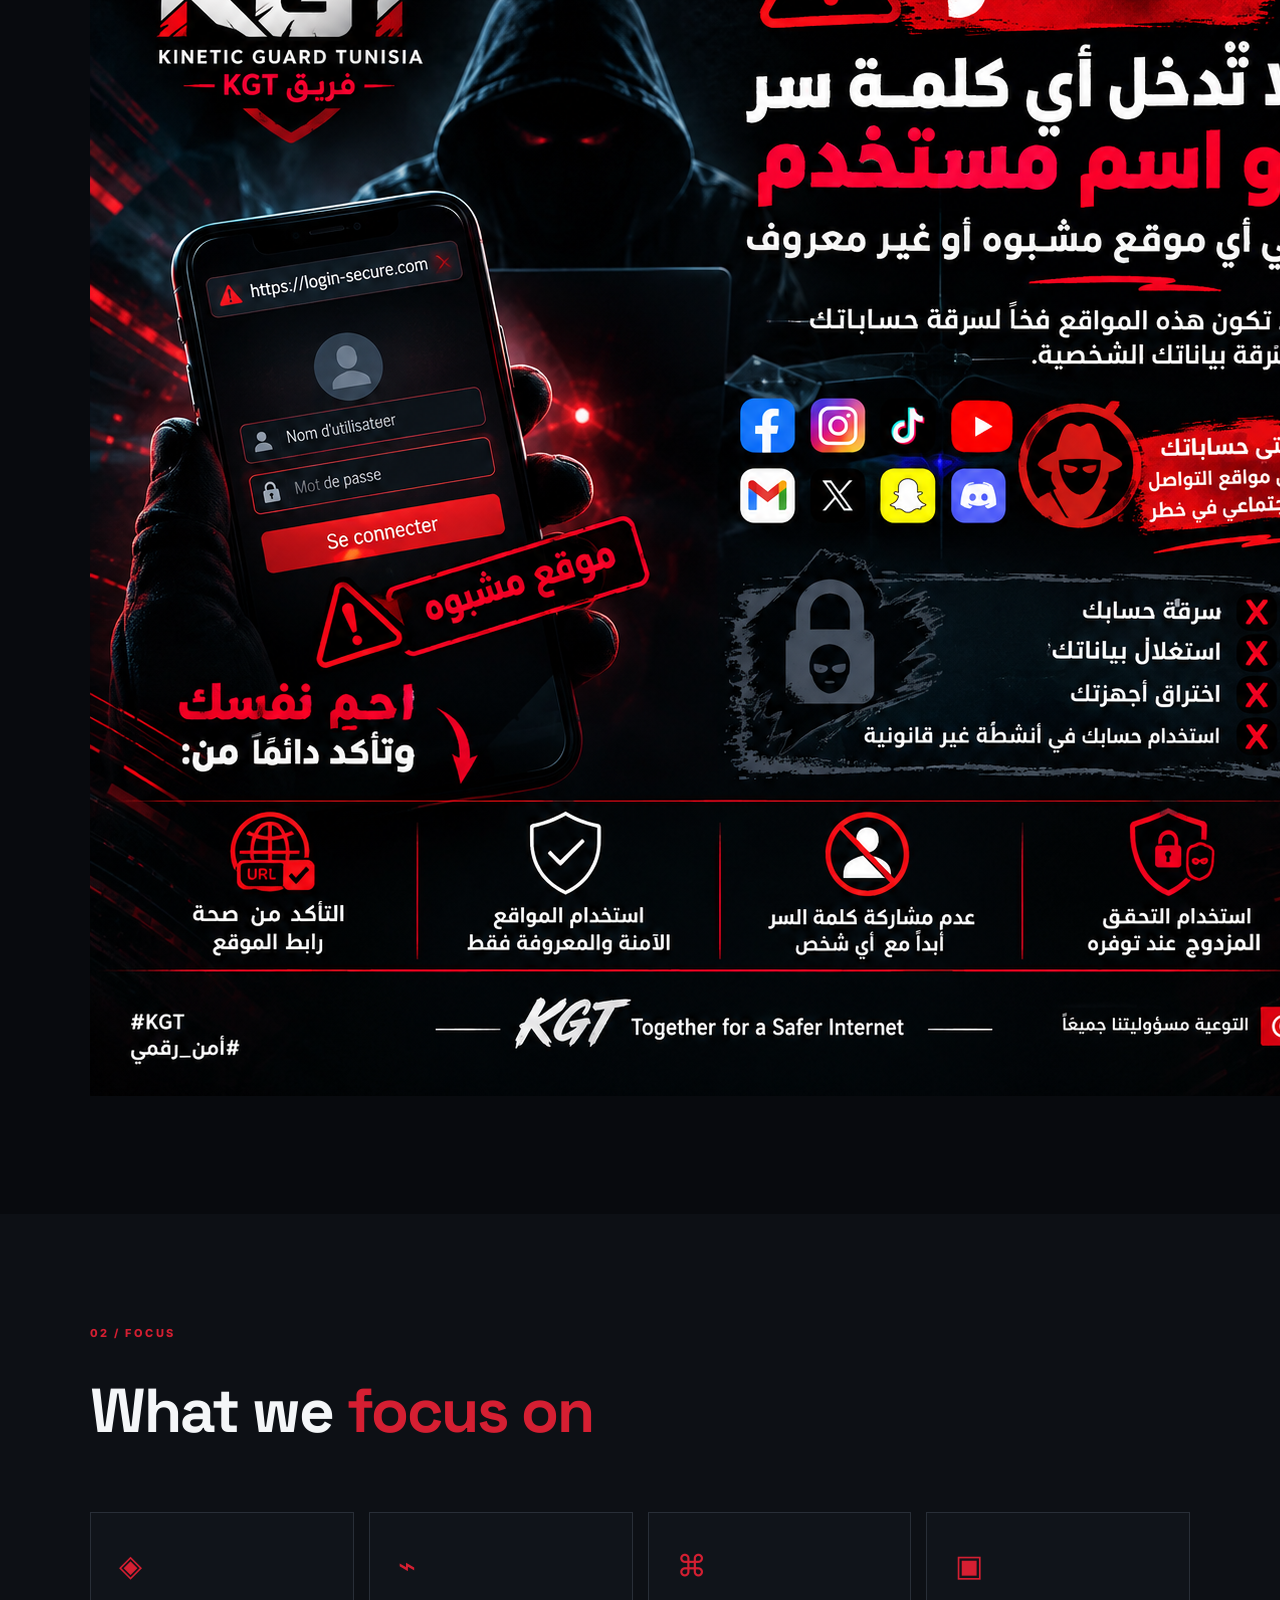
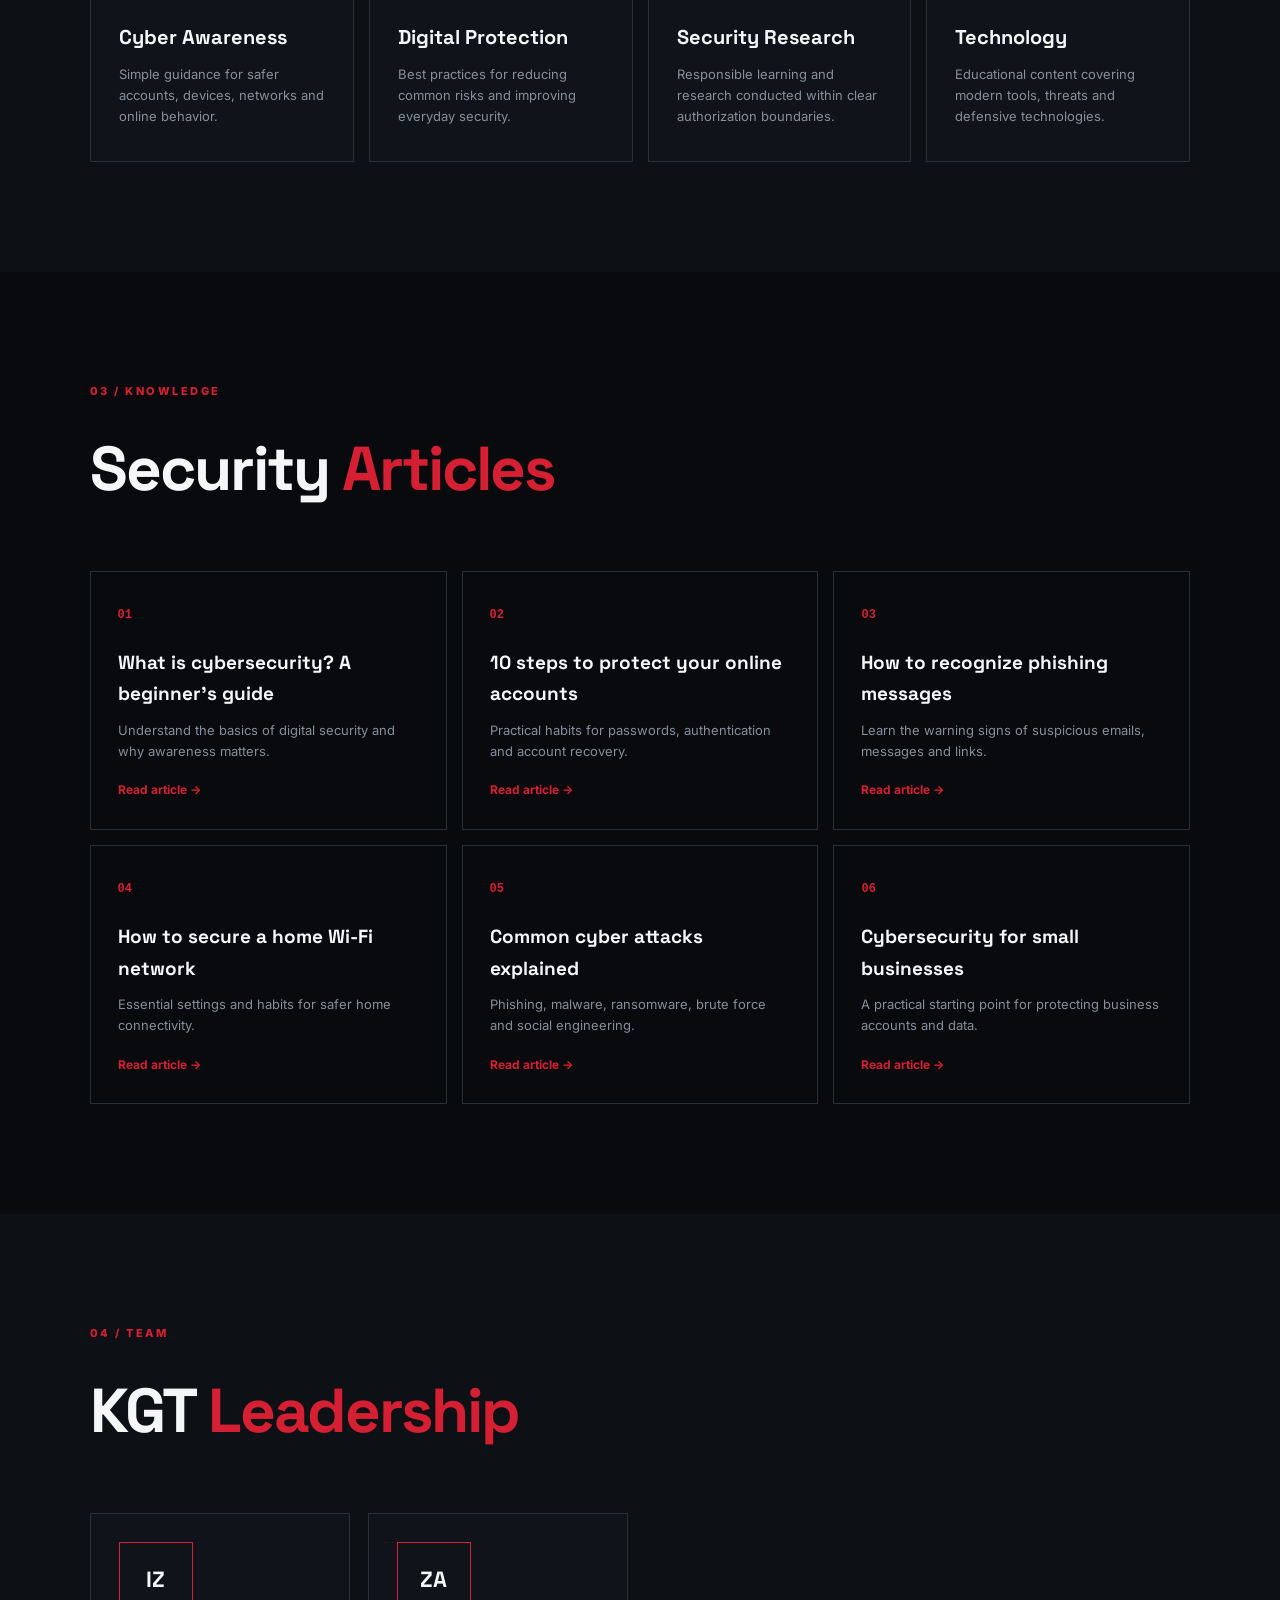
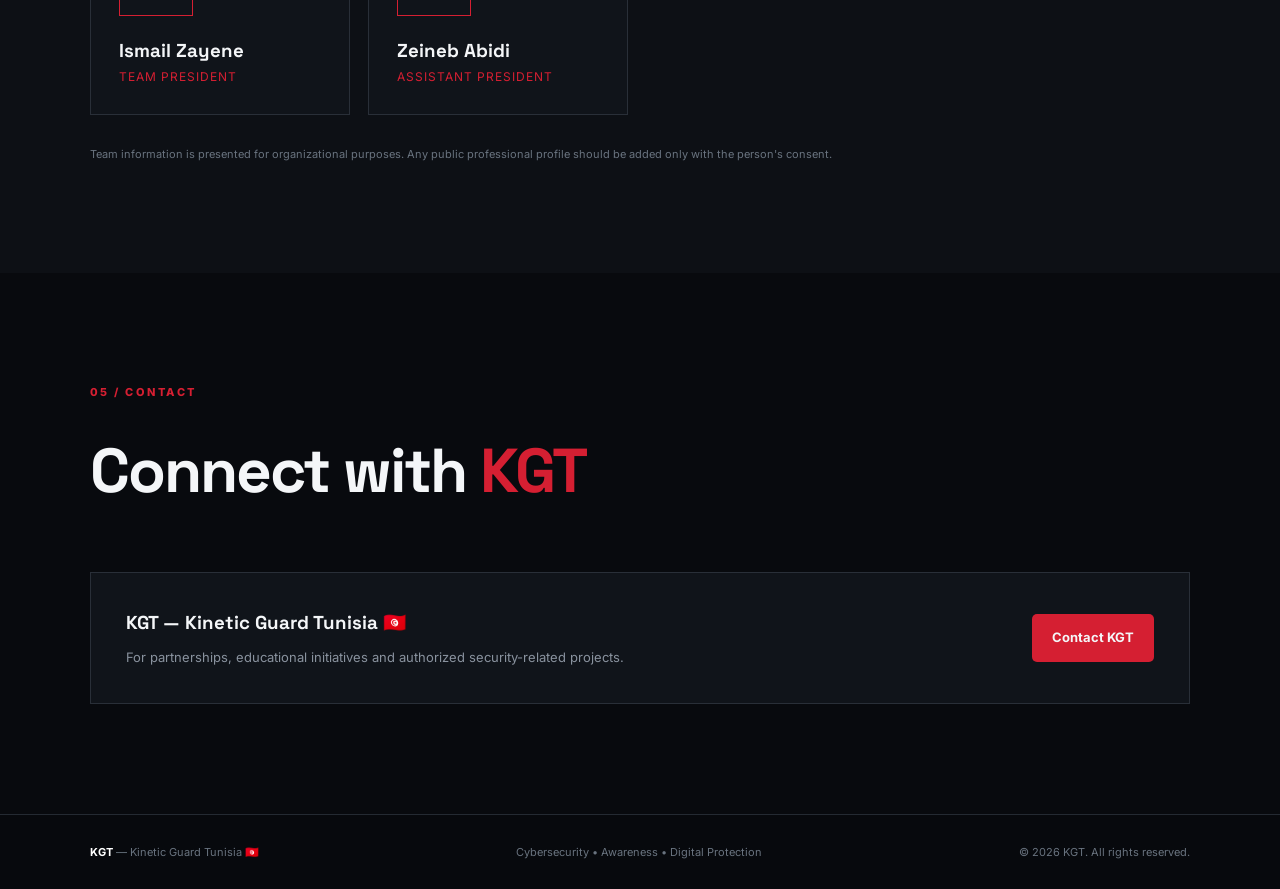
==== commit 6833aaa8: "Update index.html" ====
--- a/index.html
+++ b/index.html
@@ -24,6 +24,214 @@
       <a href="#articles">Articles</a>
       <a href="#team">Team</a>
       <a href="#contact">Contact</a>
+      <!-- KGT LINK SCANNER -->
+<section id="scanner" style="padding:60px 20px; text-align:center; background:#080808; color:white;">
+
+  <h2 style="color:#e00000; font-size:32px;">
+    🛡️ KGT Link Scanner
+  </h2>
+
+  <p style="color:#aaa; margin:10px 0 25px;">
+    افحص الرابط قبل الدخول إليه
+  </p>
+
+  <div style="max-width:650px; margin:auto;">
+
+    <input
+      id="kgtUrl"
+      type="text"
+      placeholder="https://example.com"
+      style="
+        width:100%;
+        padding:16px;
+        border-radius:10px;
+        border:1px solid #555;
+        background:#111;
+        color:white;
+        font-size:16px;
+        box-sizing:border-box;
+        direction:ltr;
+      "
+    >
+
+    <button
+      onclick="kgtScan()"
+      style="
+        width:100%;
+        margin-top:15px;
+        padding:16px;
+        border:0;
+        border-radius:10px;
+        background:#d00000;
+        color:white;
+        font-size:18px;
+        font-weight:bold;
+        cursor:pointer;
+      "
+    >
+      🔎 فحص الرابط
+    </button>
+
+    <div
+      id="kgtResult"
+      style="
+        display:none;
+        margin-top:25px;
+        padding:20px;
+        border-radius:12px;
+        background:#151515;
+        text-align:right;
+      "
+    ></div>
+
+  </div>
+</section>
+
+<script>
+function kgtScan() {
+
+  const input = document.getElementById("kgtUrl");
+  const result = document.getElementById("kgtResult");
+
+  let value = input.value.trim();
+
+  if (!value) {
+    alert("أدخل رابطاً أولاً.");
+    return;
+  }
+
+  let url;
+
+  try {
+
+    if (!/^https?:\/\//i.test(value)) {
+      value = "https://" + value;
+    }
+
+    url = new URL(value);
+
+  } catch (e) {
+
+    result.style.display = "block";
+    result.innerHTML =
+      "<h3 style='color:#ff3030;'>🔴 رابط غير صالح</h3>";
+
+    return;
+  }
+
+  let score = 0;
+  let warnings = [];
+
+  /* HTTPS */
+  if (url.protocol !== "https:") {
+    score += 2;
+    warnings.push("الاتصال لا يستخدم HTTPS");
+  }
+
+  /* IP instead of domain */
+  const ipPattern = /^(\d{1,3}\.){3}\d{1,3}$/;
+
+  if (ipPattern.test(url.hostname)) {
+    score += 3;
+    warnings.push("الرابط يستخدم عنوان IP");
+  }
+
+  /* Shortened links */
+  const shortLinks = [
+    "bit.ly",
+    "tinyurl.com",
+    "t.co",
+    "goo.gl",
+    "ow.ly",
+    "is.gd"
+  ];
+
+  if (shortLinks.includes(url.hostname.toLowerCase())) {
+    score += 2;
+    warnings.push("الرابط مختصر");
+  }
+
+  /* Suspicious words */
+  const suspiciousWords = [
+    "login",
+    "verify",
+    "verification",
+    "password",
+    "account",
+    "secure",
+    "update",
+    "bonus",
+    "gift",
+    "bank"
+  ];
+
+  const lowerURL = value.toLowerCase();
+
+  let found = suspiciousWords.filter(word =>
+    lowerURL.includes(word)
+  );
+
+  if (found.length >= 2) {
+    score += 2;
+    warnings.push("وجود كلمات قد تستخدم في صفحات التصيد");
+  }
+
+  /* Very long URL */
+  if (value.length > 180) {
+    score += 1;
+    warnings.push("الرابط طويل بشكل غير معتاد");
+  }
+
+  let status;
+  let color;
+
+  if (score >= 5) {
+
+    status = "🔴 عالي الخطورة";
+    color = "#ff3030";
+
+  } else if (score >= 2) {
+
+    status = "🟡 مشبوه";
+    color = "#ffc107";
+
+  } else {
+
+    status = "🟢 آمن مبدئياً";
+    color = "#00e676";
+  }
+
+  result.style.display = "block";
+
+  result.innerHTML = `
+    <h3 style="color:${color}; font-size:24px;">
+      ${status}
+    </h3>
+
+    <p>
+      🌐 <strong>النطاق:</strong>
+      ${url.hostname}
+    </p>
+
+    <p>
+      🔐 <strong>HTTPS:</strong>
+      ${url.protocol === "https:" ? "✅ نعم" : "❌ لا"}
+    </p>
+
+    <p>
+      ⚠️ <strong>المؤشرات:</strong>
+      ${warnings.length ? warnings.join(" • ") : "لم يتم العثور على مؤشرات واضحة"}
+    </p>
+
+    <hr style="border-color:#333; margin:15px 0;">
+
+    <small style="color:#aaa;">
+      KGT: هذه نتيجة تحليل مبدئي وليست ضماناً بأن الموقع آمن 100%.
+    </small>
+  `;
+}
+</script>
+<!-- END KGT LINK SCANNER -->
     </nav>
   </header>
 
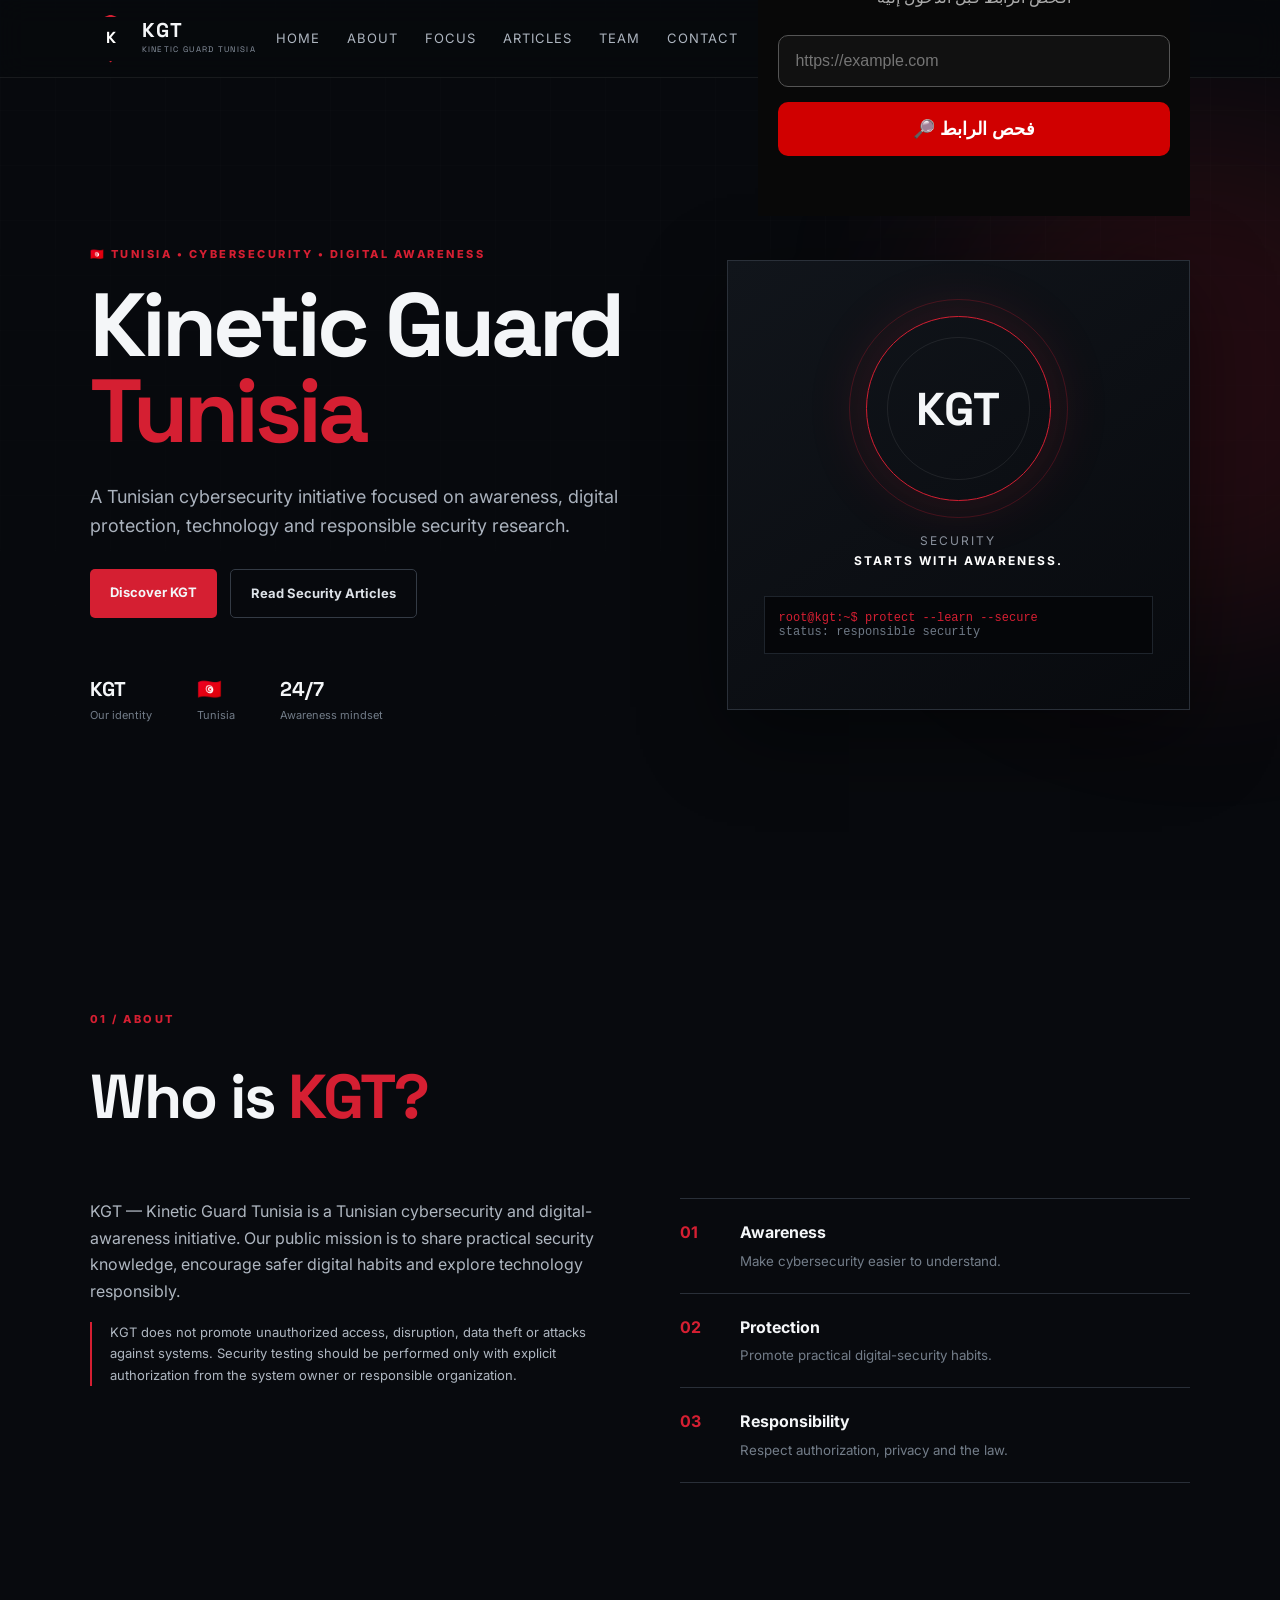
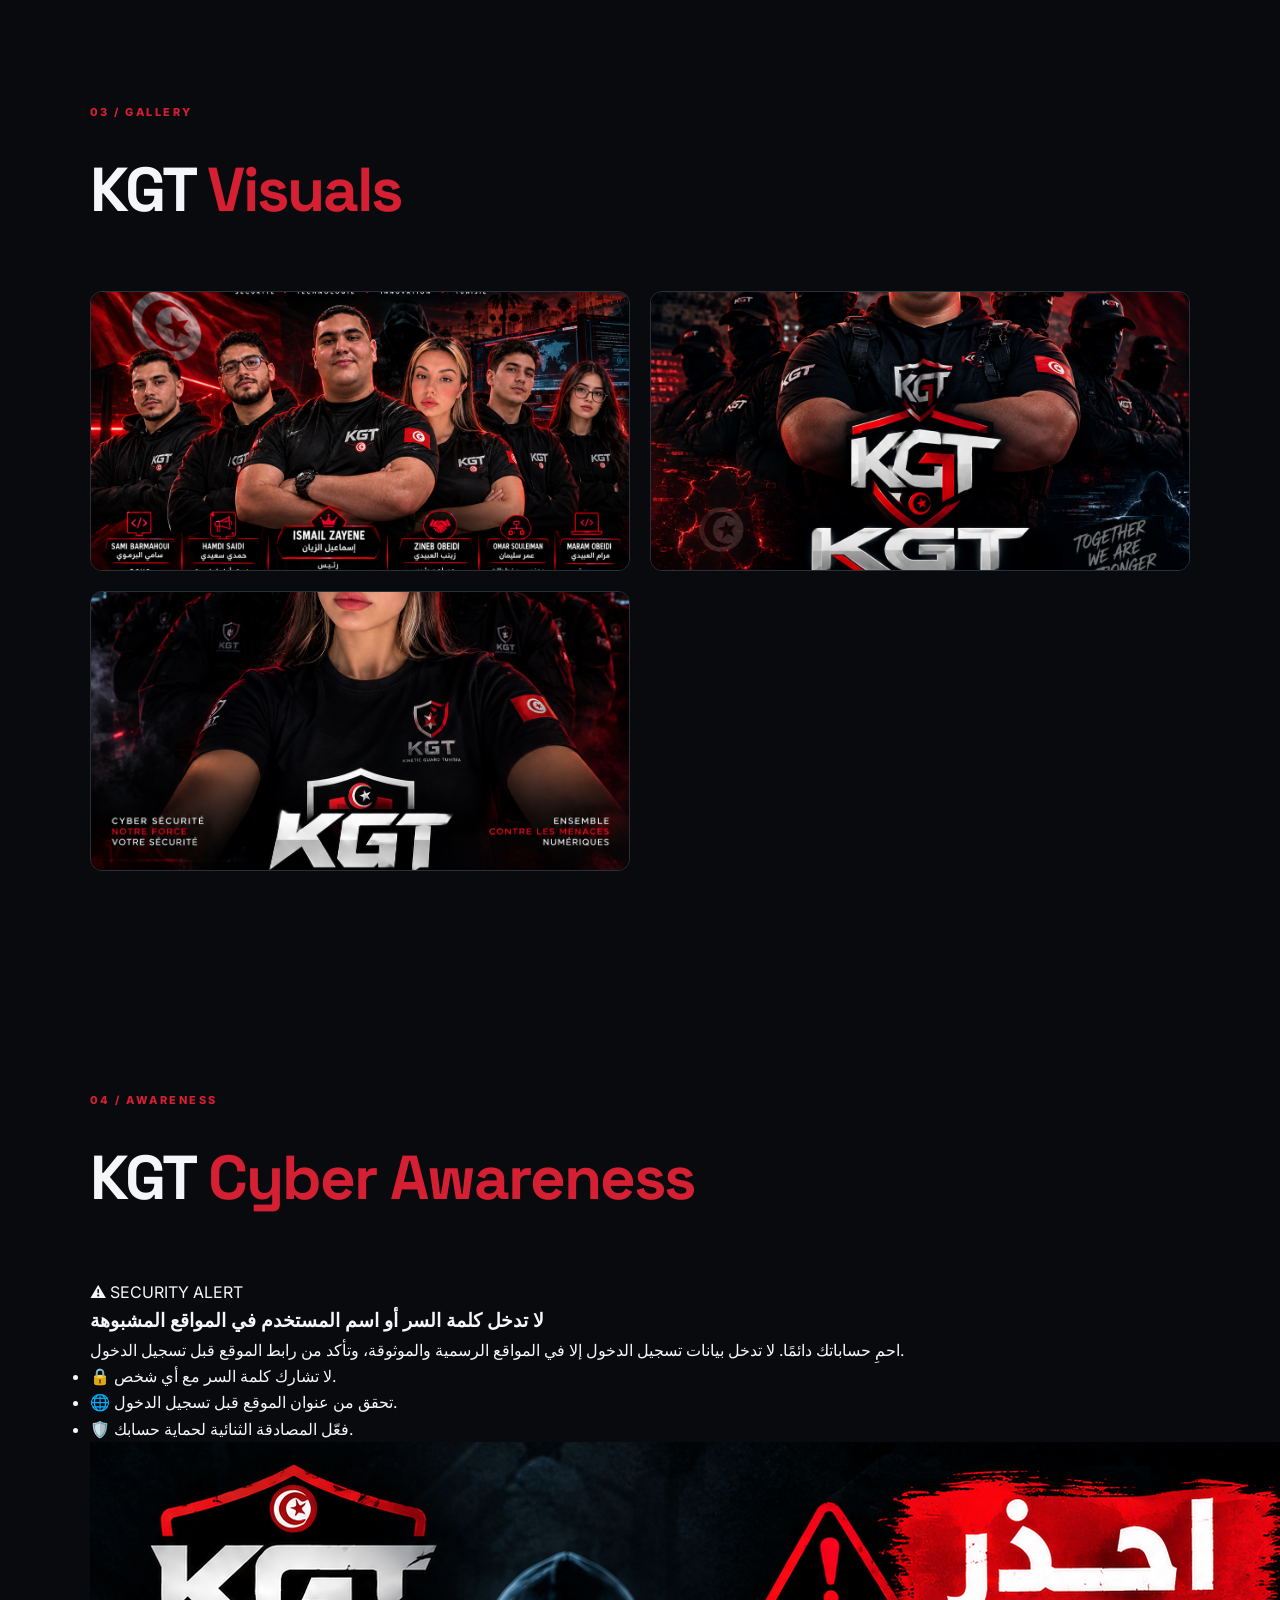
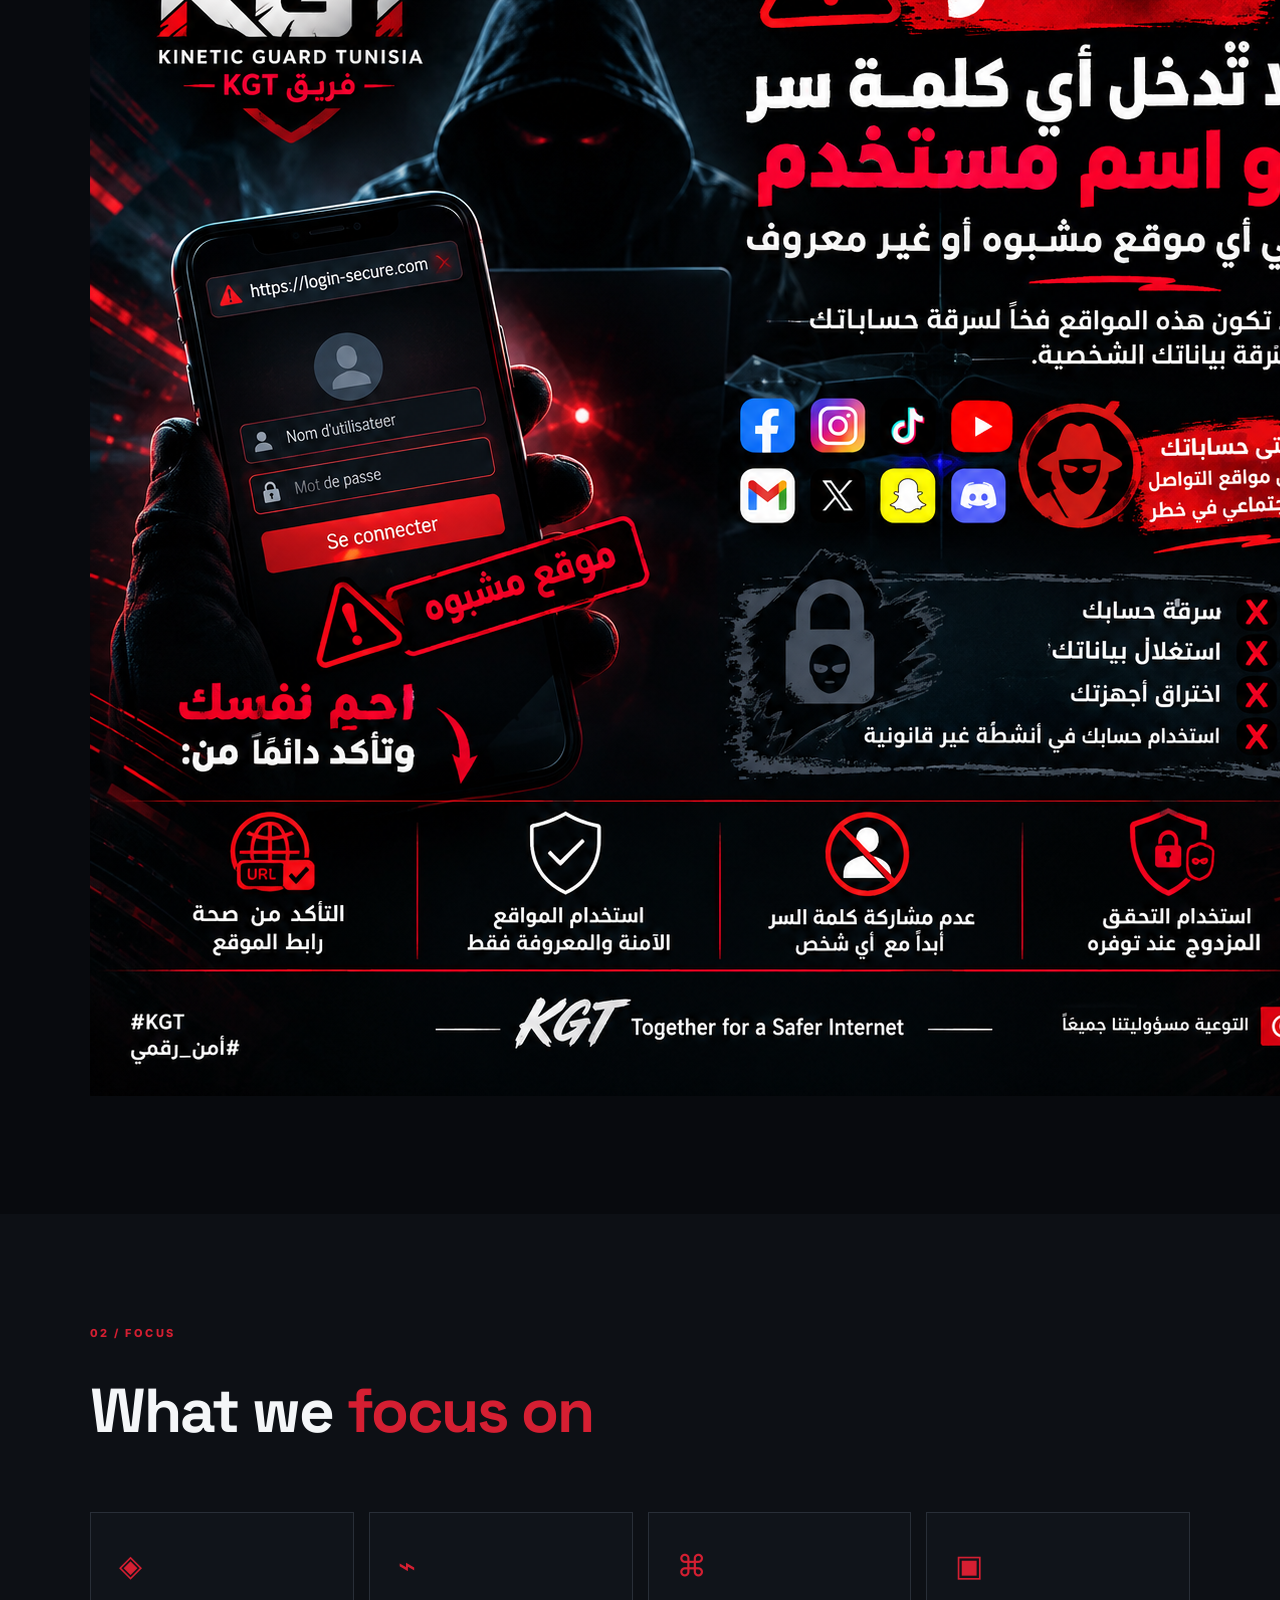
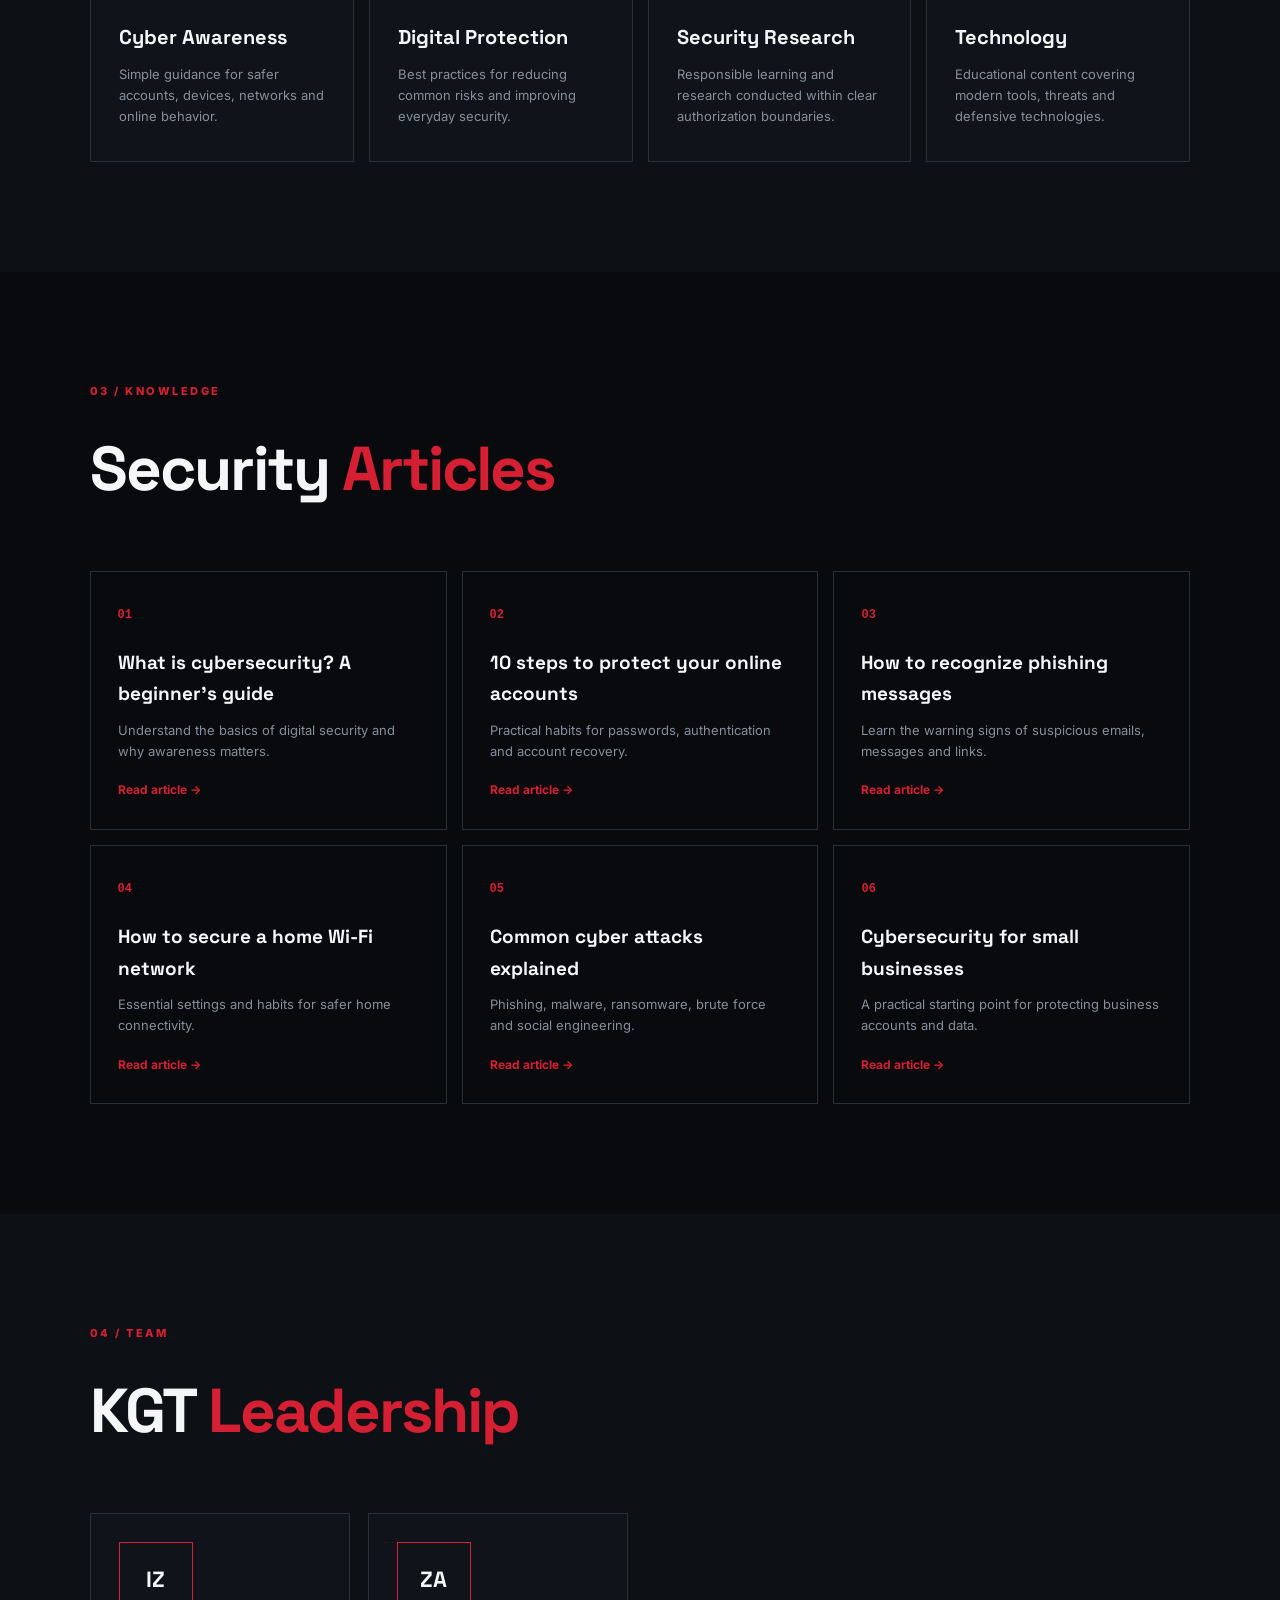
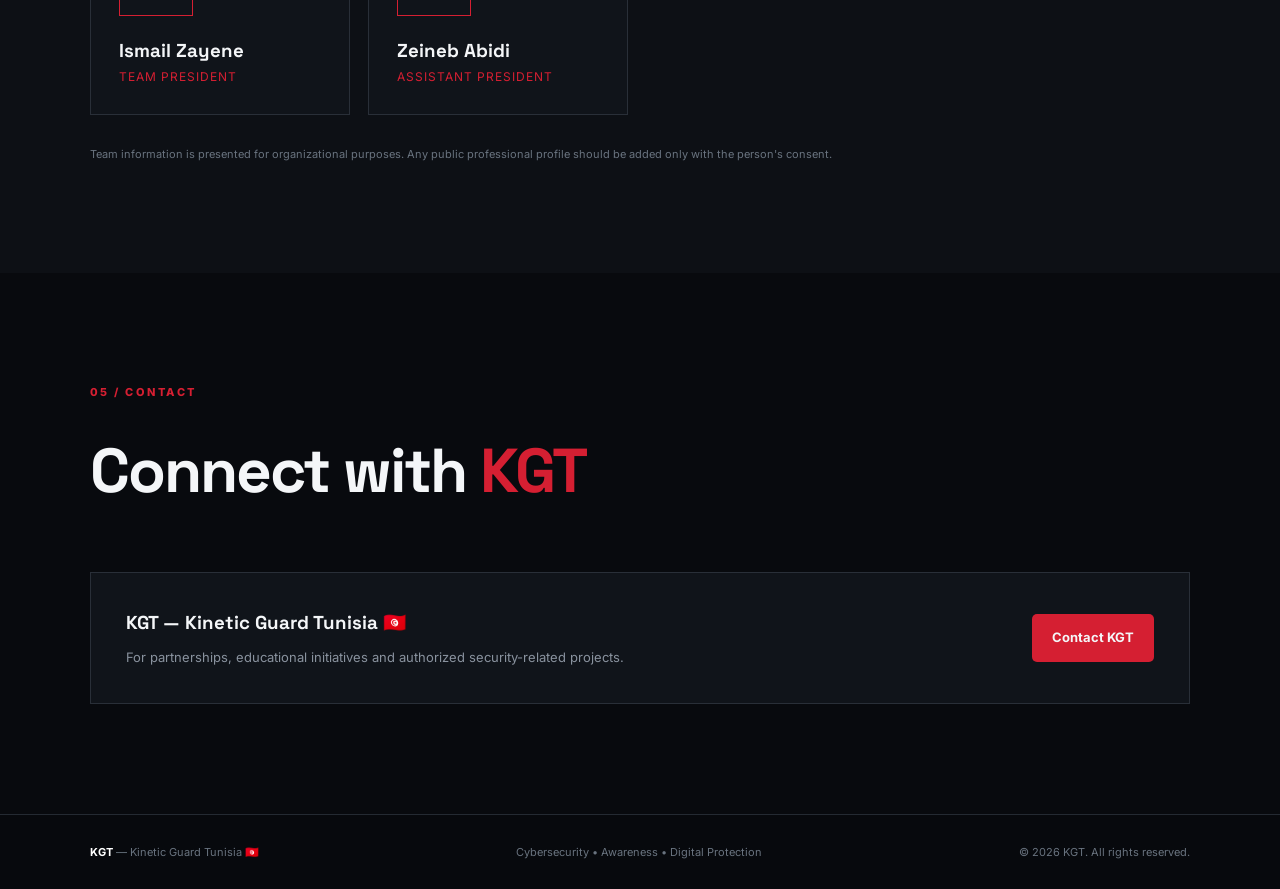
==== commit ce64c4d5: "Update index.html" ====
--- a/index.html
+++ b/index.html
@@ -24,6 +24,7 @@
       <a href="#articles">Articles</a>
       <a href="#team">Team</a>
       <a href="#contact">Contact</a>
+    </nav>
       <!-- KGT LINK SCANNER -->
 <section id="scanner" style="padding:60px 20px; text-align:center; background:#080808; color:white;">
 
